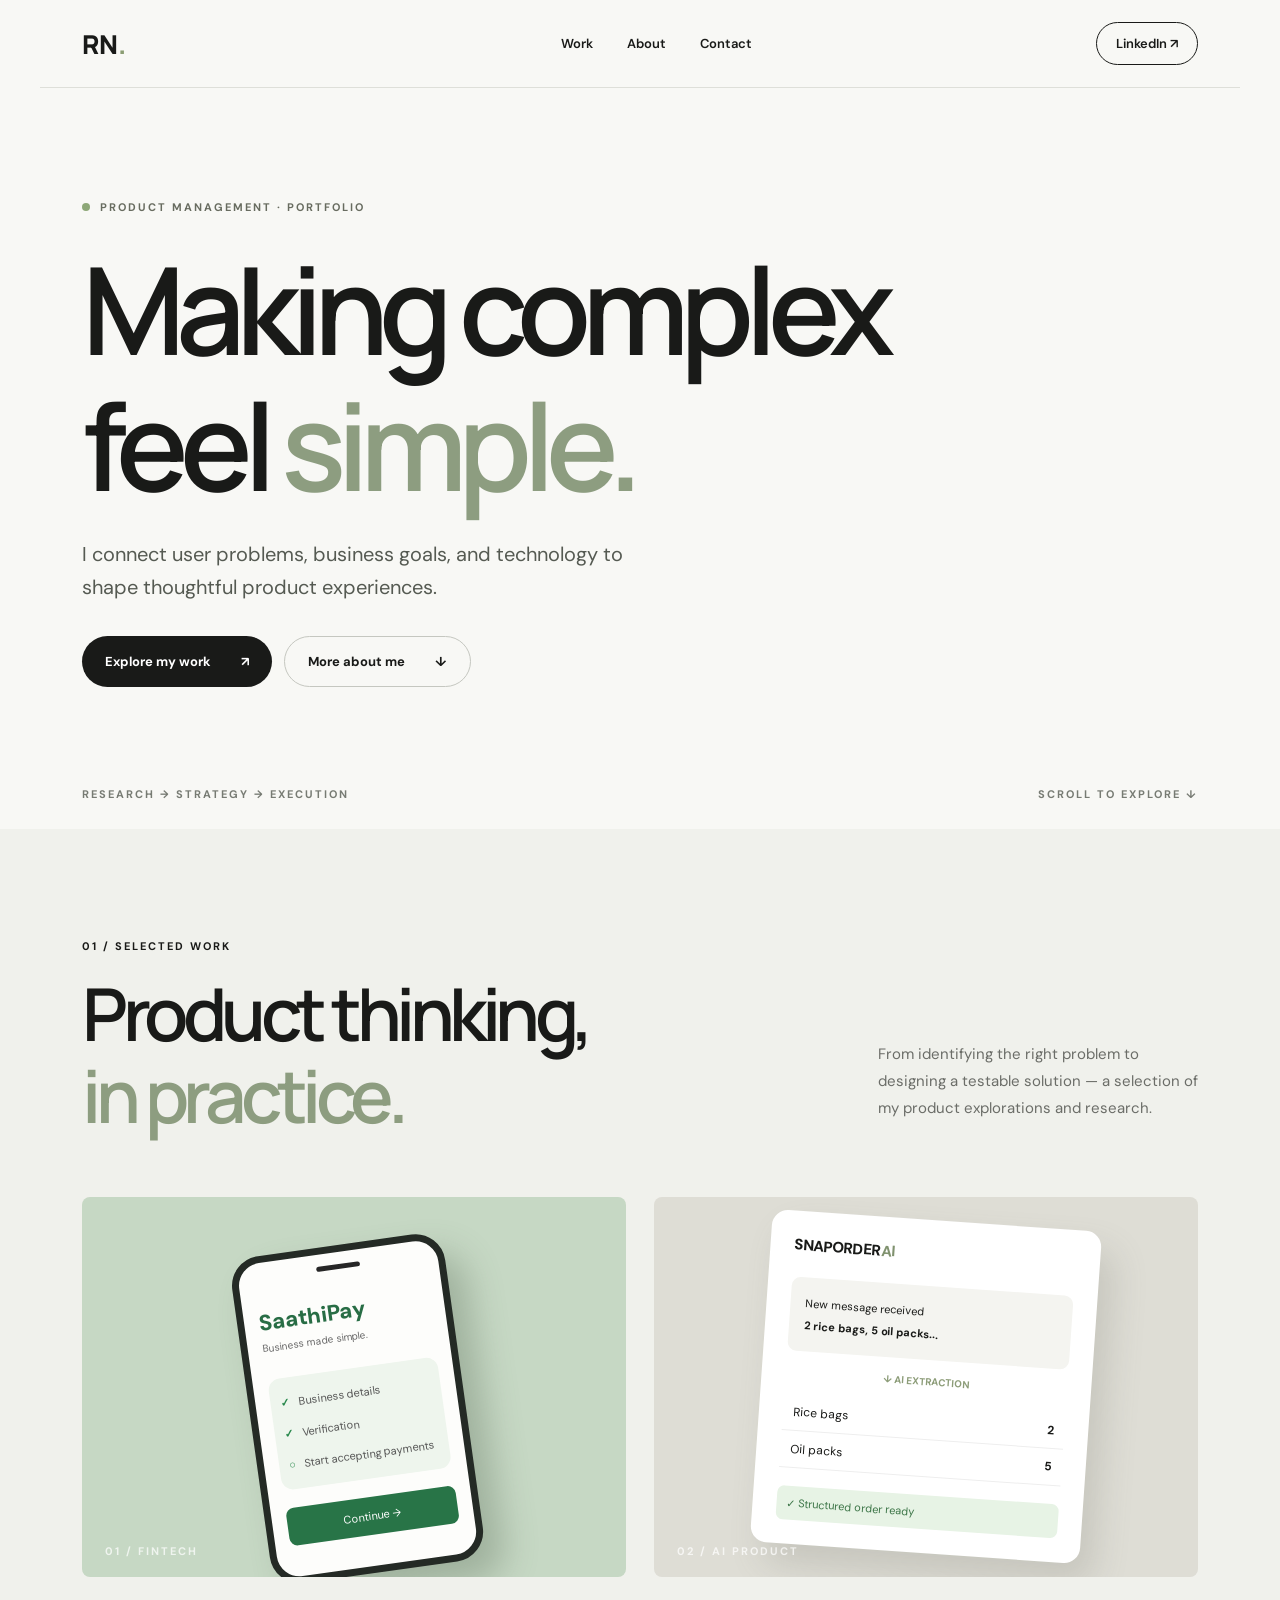
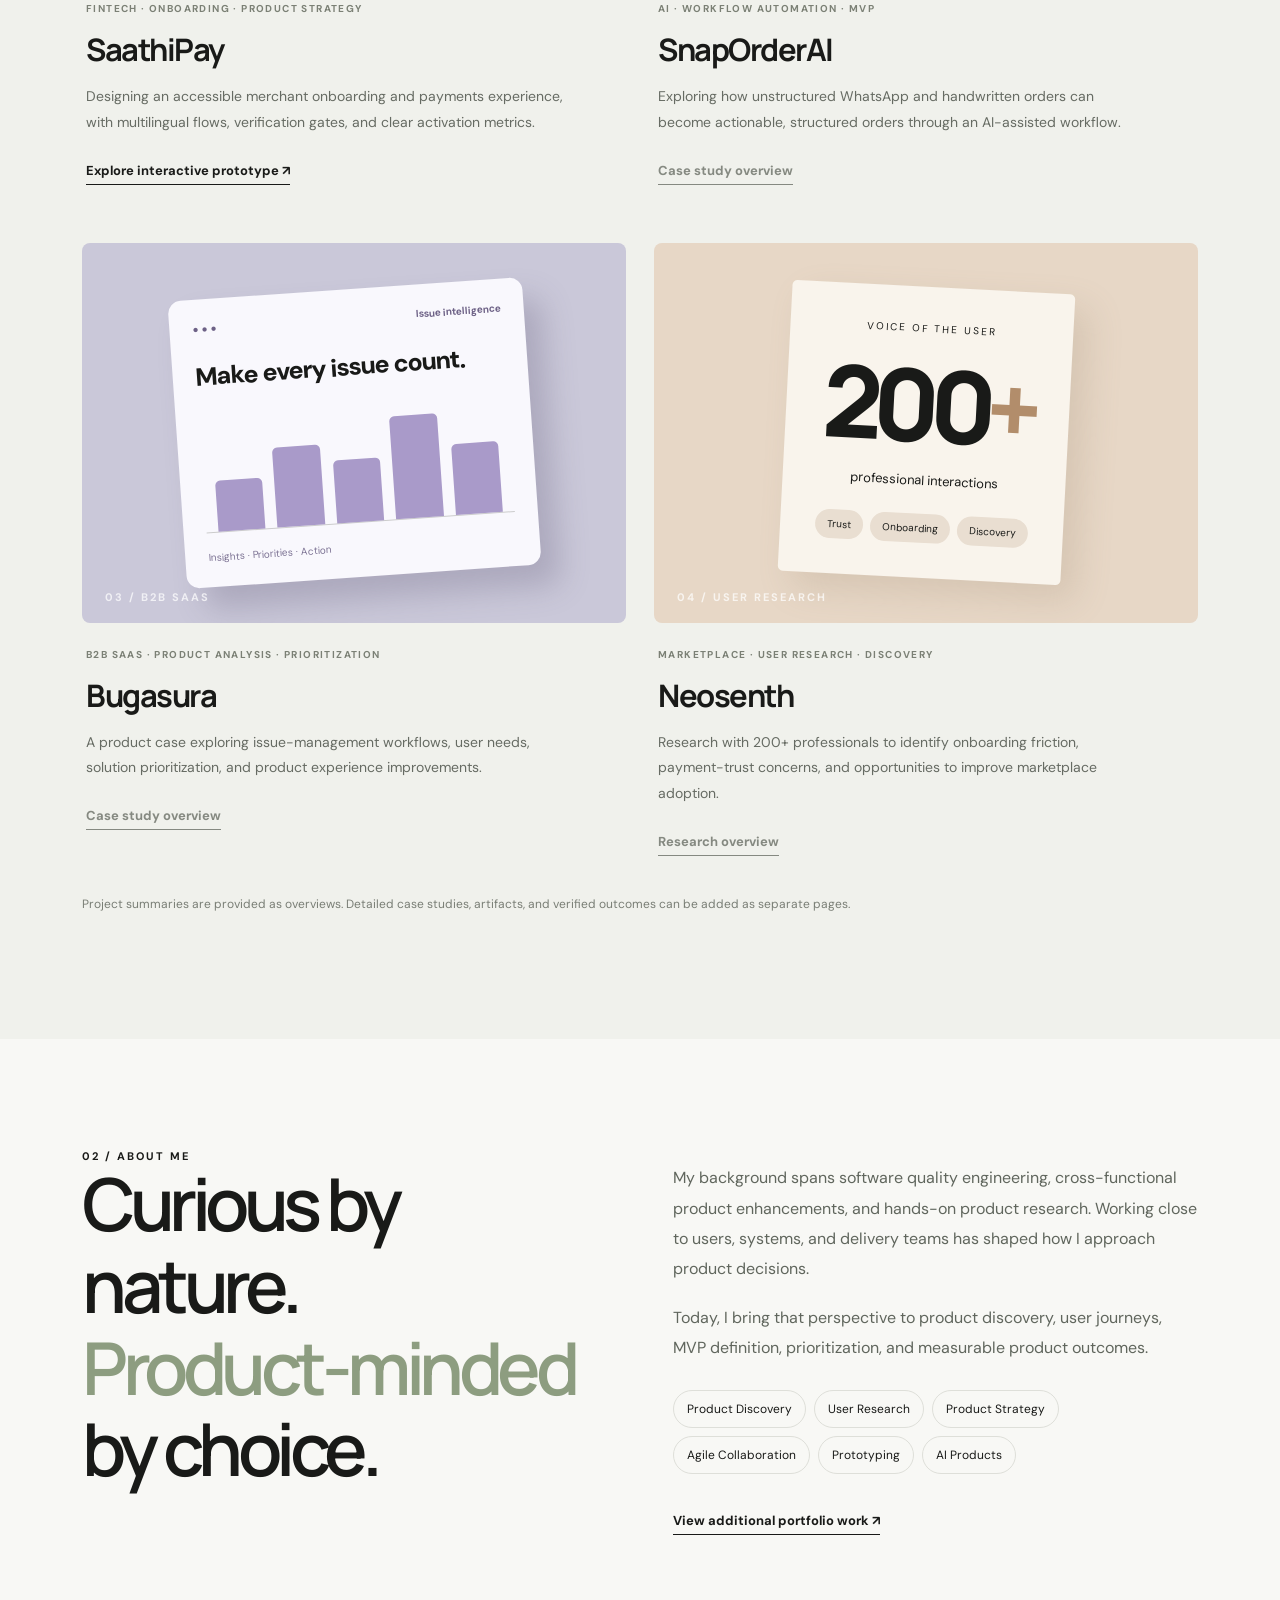
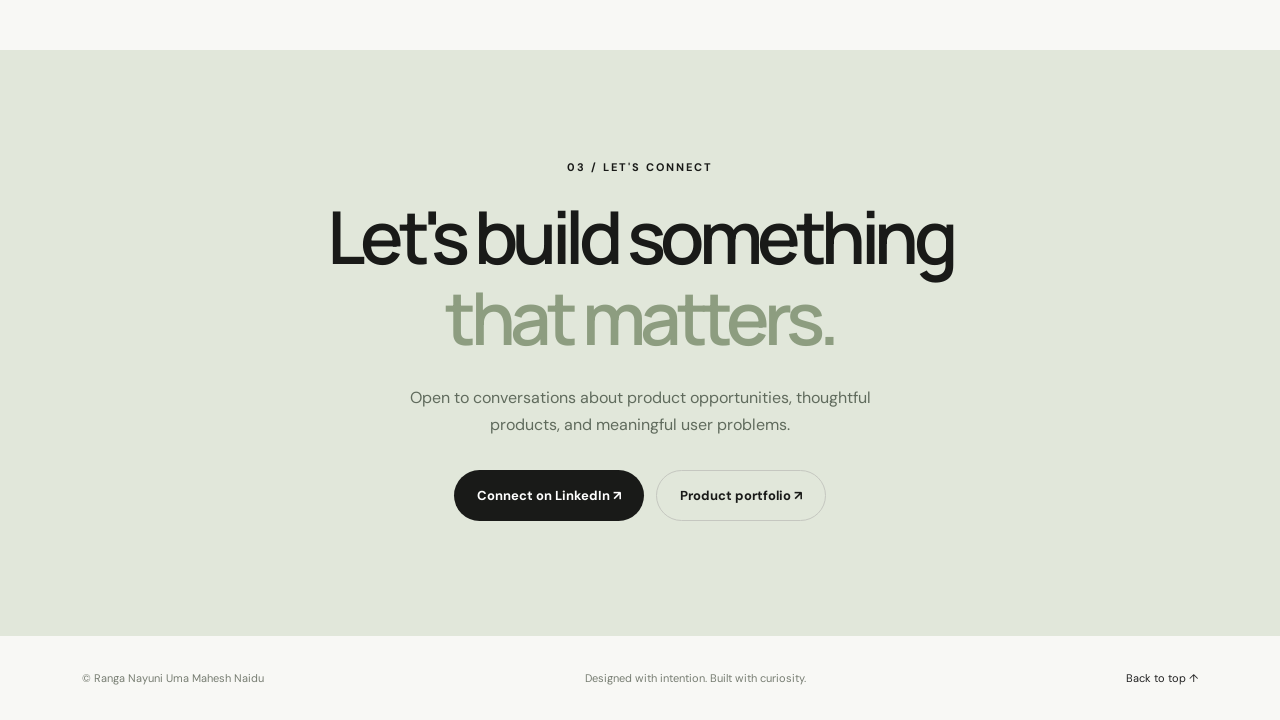
==== index.html @ f99adea3 "Add files via upload Initial portfolio website" ====
<!doctype html>
<html lang="en">
<head>
<meta charset="utf-8"><meta name="viewport" content="width=device-width, initial-scale=1"><meta name="theme-color" content="#f8f8f5">
<meta name="description" content="Ranga Nayuni Uma Mahesh Naidu — Product Management portfolio featuring fintech, AI, SaaS, and user research case studies.">
<title>Ranga Nayuni Uma Mahesh Naidu | Product Portfolio</title>
<link rel="stylesheet" href="styles.css">
</head>
<body>
<a class="skip" href="#main">Skip to content</a>
<header class="nav wrap"><a class="wordmark" href="#home">RN<span class="dot">.</span></a><nav aria-label="Main navigation"><a href="#work">Work</a><a href="#about">About</a><a href="#contact">Contact</a></nav><a class="nav-cta" href="https://www.linkedin.com/in/rnumaheshnaidu/" target="_blank" rel="noopener noreferrer">LinkedIn ↗</a></header>
<main id="main"><section class="hero wrap" id="home"><div class="eyebrow"><span class="status-dot"></span> PRODUCT MANAGEMENT · PORTFOLIO</div><h1>Making complex<br>feel <em>simple.</em></h1><p class="hero-copy">I connect user problems, business goals, and technology to shape thoughtful product experiences.</p><div class="hero-actions"><a class="btn btn-dark" href="#work">Explore my work <span>↗</span></a><a class="btn btn-light" href="#about">More about me <span>↓</span></a></div><div class="hero-foot"><span>RESEARCH → STRATEGY → EXECUTION</span><span>SCROLL TO EXPLORE ↓</span></div></section>
<section class="work section" id="work"><div class="wrap"><div class="section-heading"><div><div class="kicker">01 / SELECTED WORK</div><h2>Product thinking,<br><em>in practice.</em></h2></div><p>From identifying the right problem to designing a testable solution — a selection of my product explorations and research.</p></div><div class="projects">
<article class="project"><div class="project-art art-fintech"><div class="mock-phone"><div class="mock-speaker"></div><div class="mock-title">SaathiPay</div><div class="mock-sub">Business made simple.</div><div class="mock-panel"><span>✓</span> Business details<br><span>✓</span> Verification<br><span>○</span> Start accepting payments</div><div class="mock-button">Continue →</div></div><span class="art-index">01 / FINTECH</span></div><div class="project-info"><div class="project-meta">FINTECH · ONBOARDING · PRODUCT STRATEGY</div><h3>SaathiPay</h3><p>Designing an accessible merchant onboarding and payments experience, with multilingual flows, verification gates, and clear activation metrics.</p><a class="text-link" href="https://ornate-frangipane-6fc27a.netlify.app/" target="_blank" rel="noopener noreferrer">Explore interactive prototype ↗</a></div></article>
<article class="project"><div class="project-art art-ai"><div class="order-card"><div class="order-label">SNAPORDER<span>AI</span></div><div class="order-note">New message received<br><strong>2 rice bags, 5 oil packs...</strong></div><div class="order-arrow">↓ AI EXTRACTION</div><div class="order-row"><span>Rice bags</span><b>2</b></div><div class="order-row"><span>Oil packs</span><b>5</b></div><div class="order-success">✓ Structured order ready</div></div><span class="art-index">02 / AI PRODUCT</span></div><div class="project-info"><div class="project-meta">AI · WORKFLOW AUTOMATION · MVP</div><h3>SnapOrderAI</h3><p>Exploring how unstructured WhatsApp and handwritten orders can become actionable, structured orders through an AI-assisted workflow.</p><span class="text-link muted-link">Case study overview</span></div></article>
<article class="project"><div class="project-art art-saas"><div class="bug-panel"><div class="bug-top"><span>● ● ●</span><b>Issue intelligence</b></div><div class="bug-heading">Make every issue count.</div><div class="bug-chart"><div style="height:45%"></div><div style="height:70%"></div><div style="height:55%"></div><div style="height:90%"></div><div style="height:62%"></div></div><div class="bug-bottom">Insights · Priorities · Action</div></div><span class="art-index">03 / B2B SAAS</span></div><div class="project-info"><div class="project-meta">B2B SAAS · PRODUCT ANALYSIS · PRIORITIZATION</div><h3>Bugasura</h3><p>A product case exploring issue-management workflows, user needs, solution prioritization, and product experience improvements.</p><span class="text-link muted-link">Case study overview</span></div></article>
<article class="project"><div class="project-art art-research"><div class="research-board"><div class="research-top">VOICE OF THE USER</div><div class="research-big">200<span>+</span></div><div class="research-caption">professional interactions</div><div class="research-tags"><span>Trust</span><span>Onboarding</span><span>Discovery</span></div></div><span class="art-index">04 / USER RESEARCH</span></div><div class="project-info"><div class="project-meta">MARKETPLACE · USER RESEARCH · DISCOVERY</div><h3>Neosenth</h3><p>Research with 200+ professionals to identify onboarding friction, payment-trust concerns, and opportunities to improve marketplace adoption.</p><span class="text-link muted-link">Research overview</span></div></article>
</div><p class="project-note">Project summaries are provided as overviews. Detailed case studies, artifacts, and verified outcomes can be added as separate pages.</p></div></section>
<section class="about section wrap" id="about"><div class="kicker">02 / ABOUT ME</div><div class="about-grid"><h2>Curious by nature.<br><em>Product-minded</em><br>by choice.</h2><div><p>My background spans software quality engineering, cross-functional product enhancements, and hands-on product research. Working close to users, systems, and delivery teams has shaped how I approach product decisions.</p><p>Today, I bring that perspective to product discovery, user journeys, MVP definition, prioritization, and measurable product outcomes.</p><div class="skills"><span>Product Discovery</span><span>User Research</span><span>Product Strategy</span><span>Agile Collaboration</span><span>Prototyping</span><span>AI Products</span></div><a class="text-link" href="https://www.producttalent.com/ranga-nayuni-uma-mahesh-naidu/" target="_blank" rel="noopener noreferrer">View additional portfolio work ↗</a></div></div></section>
<section class="contact section" id="contact"><div class="wrap contact-inner"><div class="kicker">03 / LET'S CONNECT</div><h2>Let's build something<br><em>that matters.</em></h2><p>Open to conversations about product opportunities, thoughtful products, and meaningful user problems.</p><div class="contact-actions"><a class="btn btn-dark" href="https://www.linkedin.com/in/rnumaheshnaidu/" target="_blank" rel="noopener noreferrer">Connect on LinkedIn ↗</a><a class="btn btn-light" href="https://www.producttalent.com/ranga-nayuni-uma-mahesh-naidu/" target="_blank" rel="noopener noreferrer">Product portfolio ↗</a></div></div></section></main>
<footer class="wrap footer"><span>© <span id="year"></span> Ranga Nayuni Uma Mahesh Naidu</span><span>Designed with intention. Built with curiosity.</span><a href="#home">Back to top ↑</a></footer>
<script src="script.js"></script>
</body></html>
---- styles.css ----
@import url('https://fonts.googleapis.com/css2?family=DM+Sans:wght@400;500;600;700&family=Manrope:wght@400;500;600;700;800&display=swap');
:root{--bg:#f8f8f5;--ink:#191a18;--muted:#6b6d68;--line:#dedfd9;--accent:#c9d8b8}*{box-sizing:border-box}html{scroll-behavior:smooth}body{margin:0;background:var(--bg);color:var(--ink);font-family:'DM Sans',Arial,sans-serif;-webkit-font-smoothing:antialiased}a{color:inherit;text-decoration:none}.wrap{max-width:1200px;padding-left:42px;padding-right:42px;margin:auto}.skip{position:absolute;left:-9999px}.skip:focus{left:20px;top:10px;z-index:5;background:white;padding:12px}.nav{height:88px;display:flex;align-items:center;justify-content:space-between;border-bottom:1px solid var(--line)}.wordmark{font:800 26px Manrope,Arial}.dot{color:#8b9d73}.nav nav{display:flex;gap:34px;margin-left:90px}.nav nav a,.nav-cta{font-size:13px;font-weight:600}.nav a:hover,.text-link:hover{opacity:.55}.nav-cta{border:1px solid var(--ink);padding:12px 19px;border-radius:30px}.hero{min-height:690px;padding-top:112px;position:relative}.eyebrow,.kicker,.hero-foot,.project-meta,.art-index{font-size:11px;font-weight:700;letter-spacing:2px}.eyebrow{display:flex;align-items:center;gap:10px;color:#686c60}.status-dot{height:8px;width:8px;background:#8da777;border-radius:50%}.hero h1,h2{font-family:Manrope,Arial,sans-serif;font-weight:600;letter-spacing:-.075em;line-height:1.12}.hero h1{font-size:clamp(64px,9.5vw,128px);margin:26px 0}.hero h1 em,h2 em{font-style:normal;color:#8d9d80}.hero-copy{max-width:550px;font-size:20px;line-height:1.65;color:#555a52}.hero-actions,.contact-actions{display:flex;gap:12px;margin-top:32px;flex-wrap:wrap}.btn{padding:16px 23px;border-radius:40px;font-size:13px;font-weight:700;display:inline-flex;gap:30px;align-items:center;justify-content:space-between;transition:transform .2s}.btn:hover{transform:translateY(-3px)}.btn-dark{background:var(--ink);color:white}.btn-light{border:1px solid #c5c7c0}.hero-foot{display:flex;justify-content:space-between;color:#777b73;margin-top:100px;padding-bottom:28px}.section{padding-top:110px;padding-bottom:115px}.work{background:#f0f1ec}.section-heading{display:flex;justify-content:space-between;align-items:end;gap:40px;margin-bottom:60px}.section-heading h2,.about h2,.contact h2{font-size:clamp(46px,5.7vw,75px);margin:20px 0 0}.section-heading p{max-width:320px;color:var(--muted);line-height:1.8;font-size:15px}.projects{display:grid;grid-template-columns:1fr 1fr;gap:58px 28px}.project-art{height:380px;position:relative;overflow:hidden;border-radius:8px;display:flex;justify-content:center;align-items:center}.art-index{position:absolute;bottom:19px;left:23px;color:#ffffffb8}.art-fintech{background:#c6d8c4}.art-ai{background:#deddd5}.art-saas{background:#cac8d9}.art-research{background:#e7d7c6}.mock-phone{width:215px;height:330px;background:#fdfdfb;border:7px solid #242a25;border-radius:30px;padding:26px 15px 15px;box-shadow:18px 22px 35px #50644e55;transform:rotate(-8deg) translateY(22px)}.mock-speaker{height:5px;width:44px;background:#262626;border-radius:10px;margin:-14px auto 28px}.mock-title{font-weight:800;font-size:22px;color:#286d45}.mock-sub{font-size:10px;margin:5px 0 25px;color:#666}.mock-panel{font-size:11px;line-height:2.8;background:#eef5ed;border-radius:12px;padding:10px;color:#555}.mock-panel span{color:#26874a;font-weight:bold;margin-right:6px}.mock-button{margin-top:18px;background:#287447;color:white;text-align:center;padding:12px;border-radius:8px;font-size:11px}.order-card{width:76%;max-width:330px;background:#fff;border-radius:16px;padding:24px;box-shadow:14px 20px 35px #69675d33;transform:rotate(4deg)}.order-label{font-size:15px;font-weight:800;letter-spacing:-.6px}.order-label span{color:#80926f}.order-note{background:#f4f4f0;padding:15px;margin:22px 0 8px;font-size:11px;line-height:2;border-radius:9px}.order-arrow{text-align:center;color:#8c9c78;font-size:10px;font-weight:700;margin:15px}.order-row{display:flex;justify-content:space-between;padding:10px;border-bottom:1px solid #eee;font-size:12px}.order-success{margin-top:18px;background:#e7f3e5;color:#3c7547;padding:10px;border-radius:7px;font-size:11px}.bug-panel{width:80%;max-width:355px;background:#f9f8fd;padding:23px;border-radius:13px;transform:rotate(-4deg);box-shadow:18px 22px 30px #5b537044}.bug-top{display:flex;justify-content:space-between;font-size:10px;color:#6d6186}.bug-heading{font-size:25px;font-weight:800;letter-spacing:-1px;margin:25px 0}.bug-chart{height:115px;display:flex;align-items:end;gap:12px;padding:0 12px;border-bottom:1px solid #ccc}.bug-chart div{flex:1;background:#a99ac9;border-radius:5px 5px 0 0}.bug-bottom{font-size:10px;color:#7c7293;margin-top:18px}.research-board{text-align:center;transform:rotate(3deg);padding:35px;background:#f9f4ec;box-shadow:15px 15px 35px #927c6533;border-radius:5px}.research-top{font-size:10px;letter-spacing:2px}.research-big{font:800 100px Manrope;letter-spacing:-10px}.research-big span{color:#b28d6b}.research-caption{font-size:13px}.research-tags{display:flex;gap:7px;margin-top:25px}.research-tags span{font-size:10px;background:#e9ded1;padding:8px 12px;border-radius:20px}.project-info{padding:25px 4px 0}.project-meta{font-size:10px;color:#7b8075;letter-spacing:1.4px}.project h3{font:700 31px Manrope;letter-spacing:-1.5px;margin:13px 0}.project p{color:#666b63;font-size:14px;line-height:1.85;max-width:480px}.text-link{display:inline-block;font-weight:700;font-size:13px;margin-top:12px;border-bottom:1px solid currentColor;padding-bottom:5px}.muted-link{color:#858981;cursor:default}.project-note{font-size:12px;color:#797e75;margin-top:40px}.about-grid{display:grid;grid-template-columns:1fr 1fr;gap:65px}.about h2{margin-top:0}.about-grid>div p{font-size:16px;line-height:1.9;color:#60665d;margin:0 0 18px}.skills{display:flex;gap:8px;flex-wrap:wrap;margin:26px 0}.skills span{font-size:12px;padding:10px 13px;border:1px solid var(--line);border-radius:25px}.contact{background:#e1e7da;text-align:center}.contact h2{margin:22px auto}.contact p{font-size:16px;color:#606b5d;max-width:480px;margin:25px auto;line-height:1.7}.contact-actions{justify-content:center}.footer{display:flex;justify-content:space-between;gap:15px;padding-top:35px;padding-bottom:35px;font-size:11px;color:#777d72}.footer a{color:#222}@media(max-width:700px){.wrap{padding-left:22px;padding-right:22px}.nav{height:74px}.nav nav{gap:15px;margin:0}.nav-cta{display:none}.hero{min-height:650px;padding-top:115px}.hero h1{font-size:clamp(58px,12vw,88px)}.hero-copy{font-size:17px}.hero-foot{margin-top:95px;font-size:9px;gap:20px}.section{padding-top:75px;padding-bottom:80px}.section-heading{display:block}.section-heading p{margin-top:25px}.projects{grid-template-columns:1fr;gap:50px}.project-art{height:330px}.about-grid{grid-template-columns:1fr;gap:30px}.footer{flex-wrap:wrap;line-height:1.7}.section-heading h2,.about h2,.contact h2{font-size:48px}}@media(prefers-reduced-motion:reduce){html{scroll-behavior:auto}.btn{transition:none}}
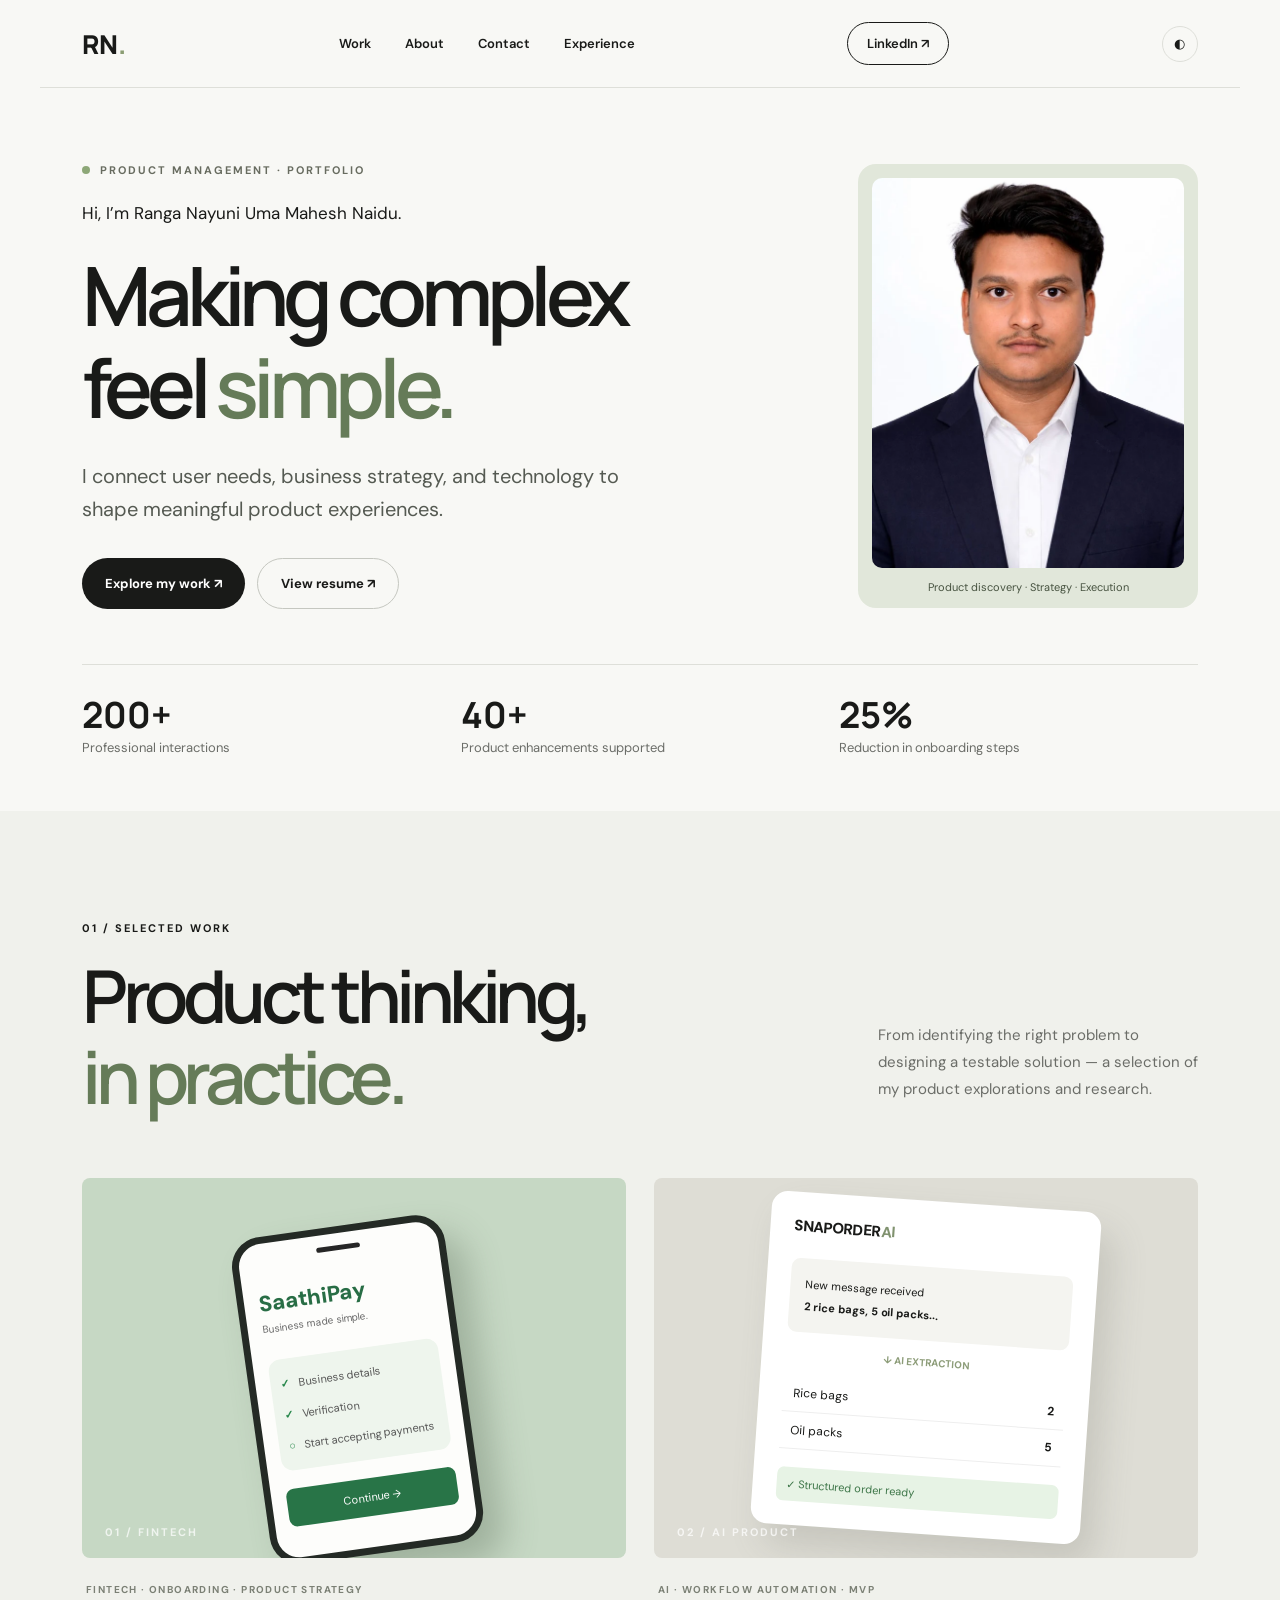
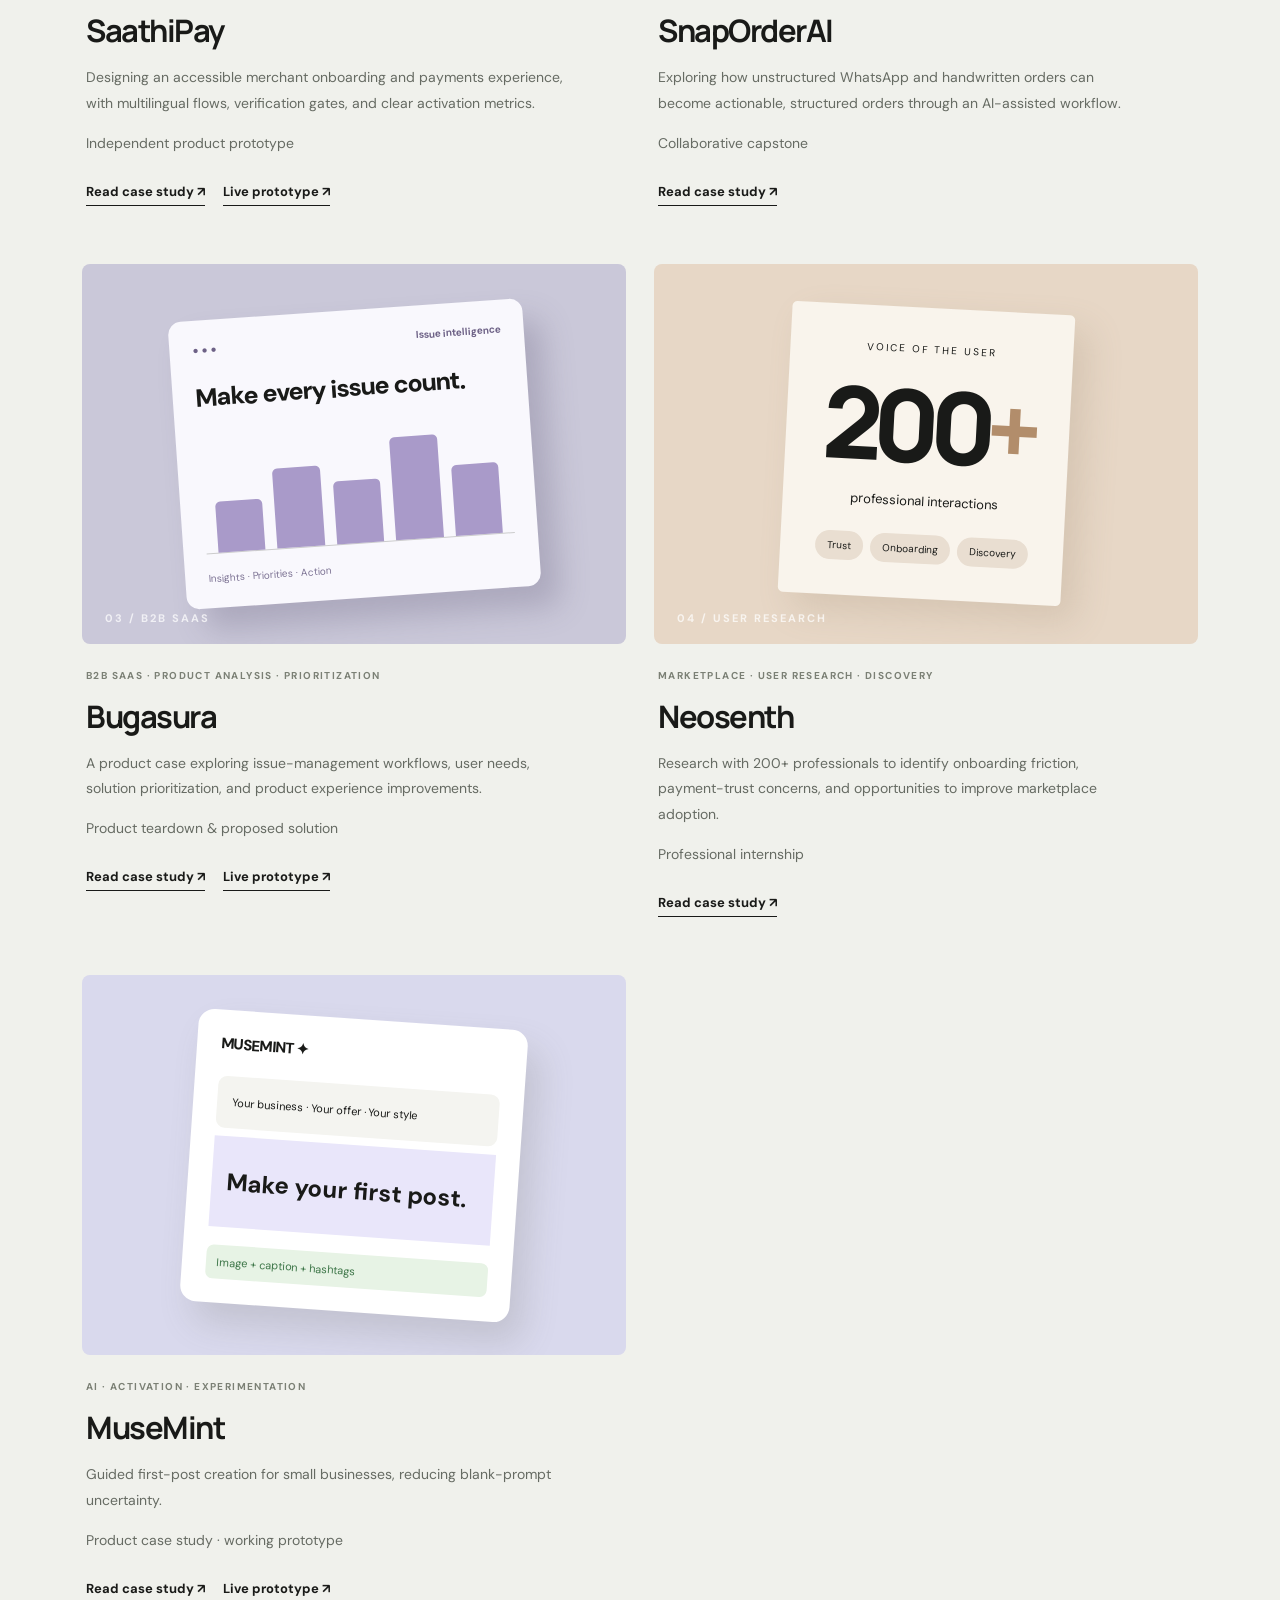
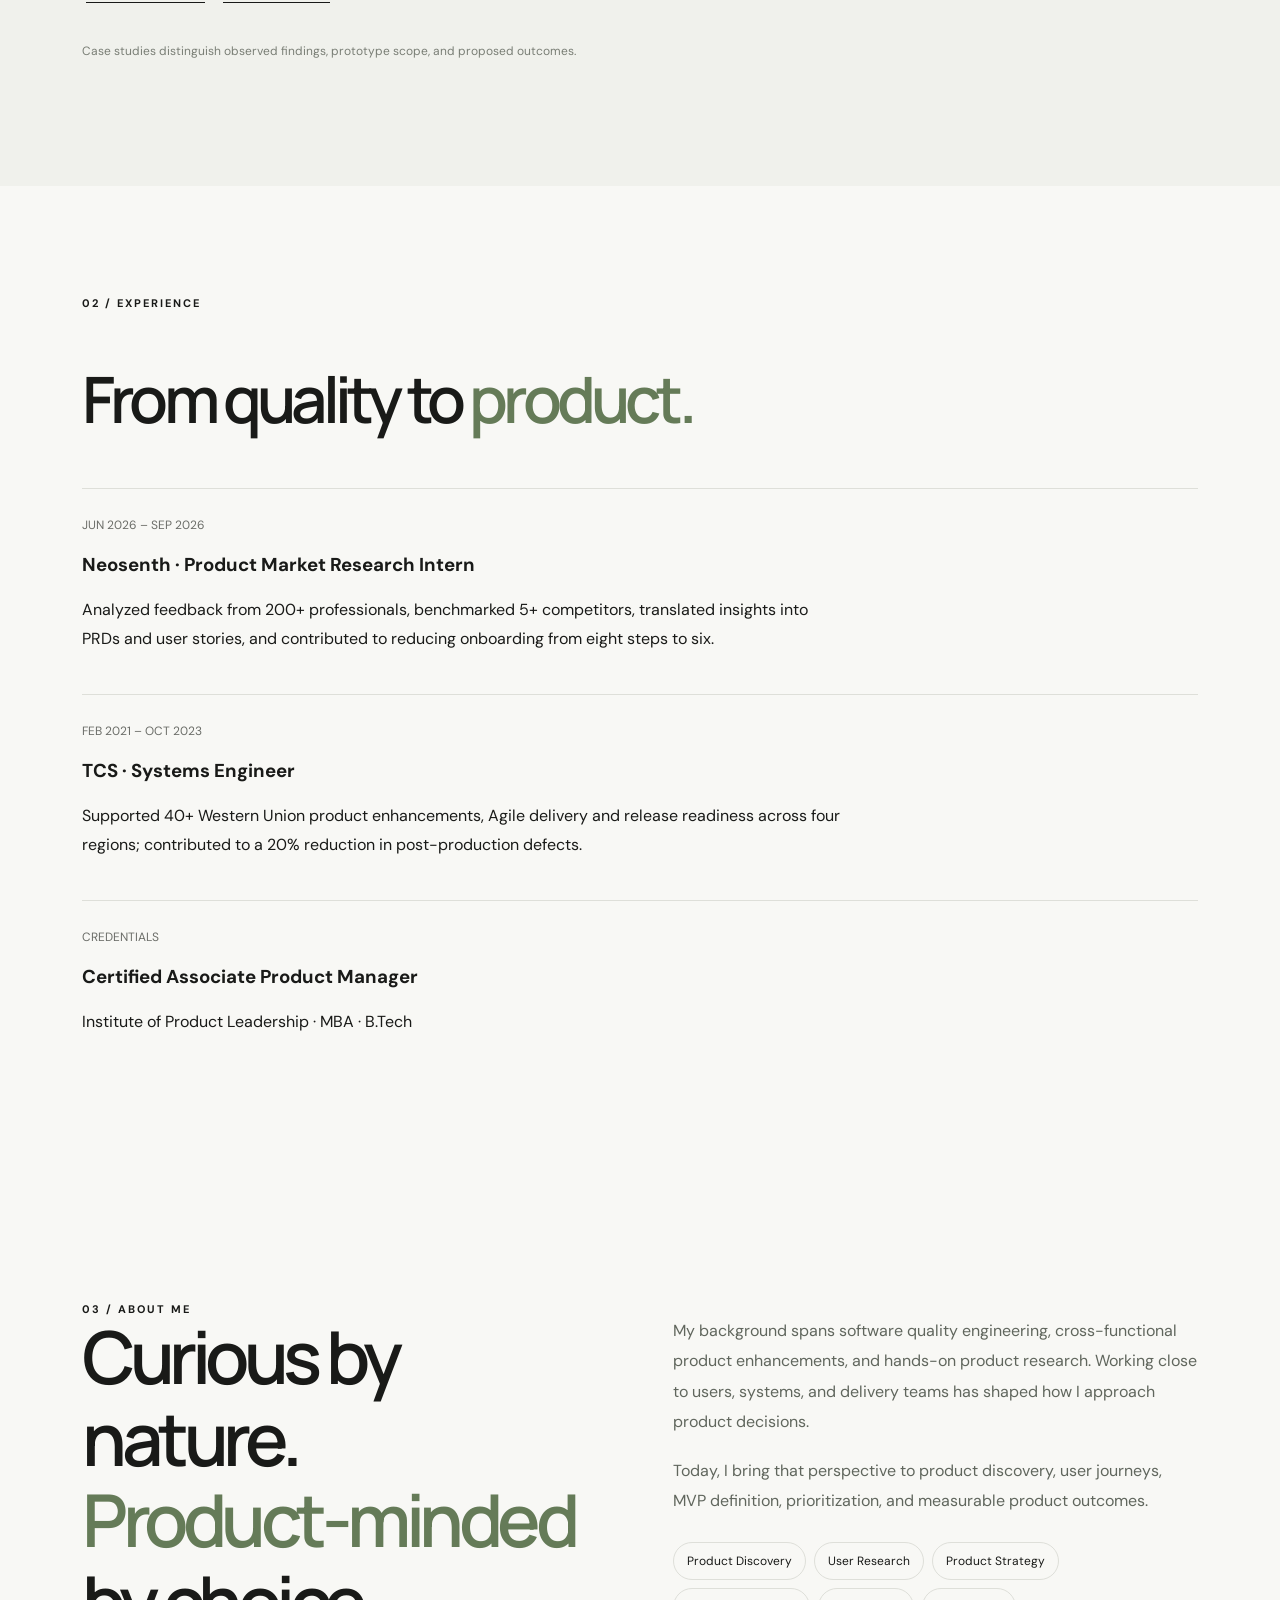
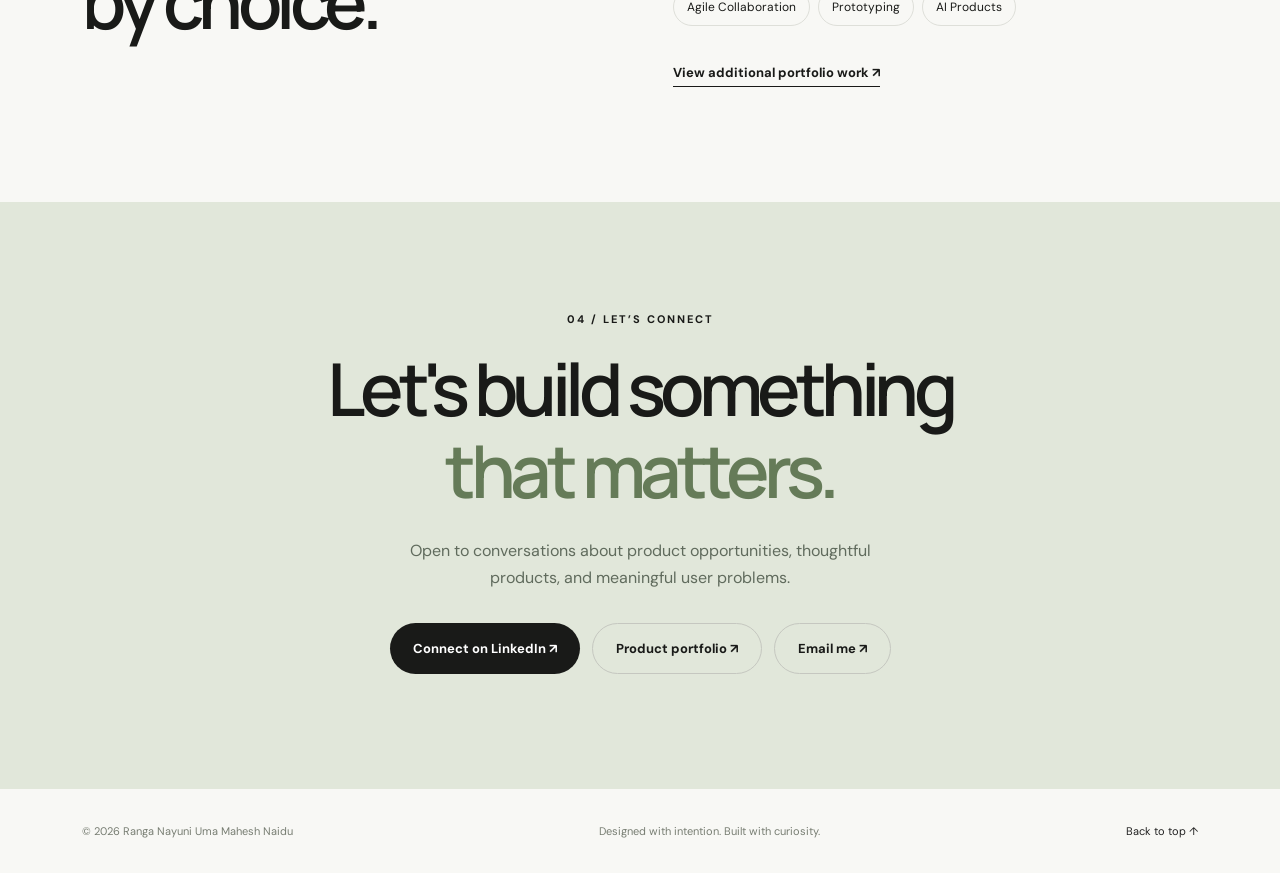
==== commit 79051845: "Add files via upload" ====
--- a/index.html
+++ b/index.html
@@ -1,23 +1,24 @@
-<!doctype html>
+<!DOCTYPE html>
+
 <html lang="en">
 <head>
-<meta charset="utf-8"><meta name="viewport" content="width=device-width, initial-scale=1"><meta name="theme-color" content="#f8f8f5">
-<meta name="description" content="Ranga Nayuni Uma Mahesh Naidu — Product Management portfolio featuring fintech, AI, SaaS, and user research case studies.">
+<meta charset="utf-8"/><meta content="width=device-width, initial-scale=1" name="viewport"/><meta content="#f8f8f5" name="theme-color"/>
+<meta content="Ranga Nayuni Uma Mahesh Naidu — Product Management portfolio featuring fintech, AI, SaaS, and user research case studies." name="description"/>
 <title>Ranga Nayuni Uma Mahesh Naidu | Product Portfolio</title>
-<link rel="stylesheet" href="styles.css">
+<link href="styles.css" rel="stylesheet"/>
 </head>
 <body>
 <a class="skip" href="#main">Skip to content</a>
-<header class="nav wrap"><a class="wordmark" href="#home">RN<span class="dot">.</span></a><nav aria-label="Main navigation"><a href="#work">Work</a><a href="#about">About</a><a href="#contact">Contact</a></nav><a class="nav-cta" href="https://www.linkedin.com/in/rnumaheshnaidu/" target="_blank" rel="noopener noreferrer">LinkedIn ↗</a></header>
-<main id="main"><section class="hero wrap" id="home"><div class="eyebrow"><span class="status-dot"></span> PRODUCT MANAGEMENT · PORTFOLIO</div><h1>Making complex<br>feel <em>simple.</em></h1><p class="hero-copy">I connect user problems, business goals, and technology to shape thoughtful product experiences.</p><div class="hero-actions"><a class="btn btn-dark" href="#work">Explore my work <span>↗</span></a><a class="btn btn-light" href="#about">More about me <span>↓</span></a></div><div class="hero-foot"><span>RESEARCH → STRATEGY → EXECUTION</span><span>SCROLL TO EXPLORE ↓</span></div></section>
-<section class="work section" id="work"><div class="wrap"><div class="section-heading"><div><div class="kicker">01 / SELECTED WORK</div><h2>Product thinking,<br><em>in practice.</em></h2></div><p>From identifying the right problem to designing a testable solution — a selection of my product explorations and research.</p></div><div class="projects">
-<article class="project"><div class="project-art art-fintech"><div class="mock-phone"><div class="mock-speaker"></div><div class="mock-title">SaathiPay</div><div class="mock-sub">Business made simple.</div><div class="mock-panel"><span>✓</span> Business details<br><span>✓</span> Verification<br><span>○</span> Start accepting payments</div><div class="mock-button">Continue →</div></div><span class="art-index">01 / FINTECH</span></div><div class="project-info"><div class="project-meta">FINTECH · ONBOARDING · PRODUCT STRATEGY</div><h3>SaathiPay</h3><p>Designing an accessible merchant onboarding and payments experience, with multilingual flows, verification gates, and clear activation metrics.</p><a class="text-link" href="https://ornate-frangipane-6fc27a.netlify.app/" target="_blank" rel="noopener noreferrer">Explore interactive prototype ↗</a></div></article>
-<article class="project"><div class="project-art art-ai"><div class="order-card"><div class="order-label">SNAPORDER<span>AI</span></div><div class="order-note">New message received<br><strong>2 rice bags, 5 oil packs...</strong></div><div class="order-arrow">↓ AI EXTRACTION</div><div class="order-row"><span>Rice bags</span><b>2</b></div><div class="order-row"><span>Oil packs</span><b>5</b></div><div class="order-success">✓ Structured order ready</div></div><span class="art-index">02 / AI PRODUCT</span></div><div class="project-info"><div class="project-meta">AI · WORKFLOW AUTOMATION · MVP</div><h3>SnapOrderAI</h3><p>Exploring how unstructured WhatsApp and handwritten orders can become actionable, structured orders through an AI-assisted workflow.</p><span class="text-link muted-link">Case study overview</span></div></article>
-<article class="project"><div class="project-art art-saas"><div class="bug-panel"><div class="bug-top"><span>● ● ●</span><b>Issue intelligence</b></div><div class="bug-heading">Make every issue count.</div><div class="bug-chart"><div style="height:45%"></div><div style="height:70%"></div><div style="height:55%"></div><div style="height:90%"></div><div style="height:62%"></div></div><div class="bug-bottom">Insights · Priorities · Action</div></div><span class="art-index">03 / B2B SAAS</span></div><div class="project-info"><div class="project-meta">B2B SAAS · PRODUCT ANALYSIS · PRIORITIZATION</div><h3>Bugasura</h3><p>A product case exploring issue-management workflows, user needs, solution prioritization, and product experience improvements.</p><span class="text-link muted-link">Case study overview</span></div></article>
-<article class="project"><div class="project-art art-research"><div class="research-board"><div class="research-top">VOICE OF THE USER</div><div class="research-big">200<span>+</span></div><div class="research-caption">professional interactions</div><div class="research-tags"><span>Trust</span><span>Onboarding</span><span>Discovery</span></div></div><span class="art-index">04 / USER RESEARCH</span></div><div class="project-info"><div class="project-meta">MARKETPLACE · USER RESEARCH · DISCOVERY</div><h3>Neosenth</h3><p>Research with 200+ professionals to identify onboarding friction, payment-trust concerns, and opportunities to improve marketplace adoption.</p><span class="text-link muted-link">Research overview</span></div></article>
-</div><p class="project-note">Project summaries are provided as overviews. Detailed case studies, artifacts, and verified outcomes can be added as separate pages.</p></div></section>
-<section class="about section wrap" id="about"><div class="kicker">02 / ABOUT ME</div><div class="about-grid"><h2>Curious by nature.<br><em>Product-minded</em><br>by choice.</h2><div><p>My background spans software quality engineering, cross-functional product enhancements, and hands-on product research. Working close to users, systems, and delivery teams has shaped how I approach product decisions.</p><p>Today, I bring that perspective to product discovery, user journeys, MVP definition, prioritization, and measurable product outcomes.</p><div class="skills"><span>Product Discovery</span><span>User Research</span><span>Product Strategy</span><span>Agile Collaboration</span><span>Prototyping</span><span>AI Products</span></div><a class="text-link" href="https://www.producttalent.com/ranga-nayuni-uma-mahesh-naidu/" target="_blank" rel="noopener noreferrer">View additional portfolio work ↗</a></div></div></section>
-<section class="contact section" id="contact"><div class="wrap contact-inner"><div class="kicker">03 / LET'S CONNECT</div><h2>Let's build something<br><em>that matters.</em></h2><p>Open to conversations about product opportunities, thoughtful products, and meaningful user problems.</p><div class="contact-actions"><a class="btn btn-dark" href="https://www.linkedin.com/in/rnumaheshnaidu/" target="_blank" rel="noopener noreferrer">Connect on LinkedIn ↗</a><a class="btn btn-light" href="https://www.producttalent.com/ranga-nayuni-uma-mahesh-naidu/" target="_blank" rel="noopener noreferrer">Product portfolio ↗</a></div></div></section></main>
+<header class="nav wrap"><a class="wordmark" href="#home">RN<span class="dot">.</span></a><nav aria-label="Main navigation"><a href="#work">Work</a><a href="#about">About</a><a href="#contact">Contact</a><a href="#experience">Experience</a></nav><a class="nav-cta" href="https://www.linkedin.com/in/rnumaheshnaidu/" rel="noopener noreferrer" target="_blank">LinkedIn ↗</a><button aria-label="Toggle dark mode" id="theme">◐</button></header>
+<main id="main"><section class="hero wrap" id="home"><div class="hero-grid"><div><div class="eyebrow"><span class="status-dot"></span> PRODUCT MANAGEMENT · PORTFOLIO</div><p class="intro">Hi, I’m Ranga Nayuni Uma Mahesh Naidu.</p><h1>Making complex<br/>feel <em>simple.</em></h1><p class="hero-copy">I connect user needs, business strategy, and technology to shape meaningful product experiences.</p><div class="hero-actions"><a class="btn btn-dark" href="#work">Explore my work ↗</a><a class="btn btn-light" href="resume.pdf" rel="noopener" target="_blank">View resume ↗</a></div></div><figure class="portrait"><img alt="Professional portrait of Ranga Nayuni Uma Mahesh Naidu" height="960" src="portrait.webp" width="640"/><figcaption>Product discovery · Strategy · Execution</figcaption></figure></div><div class="metrics"><div><strong>200+</strong>Professional interactions</div><div><strong>40+</strong>Product enhancements supported</div><div><strong>25%</strong>Reduction in onboarding steps</div></div></section>
+<section class="work section" id="work"><div class="wrap"><div class="section-heading"><div><div class="kicker">01 / SELECTED WORK</div><h2>Product thinking,<br/><em>in practice.</em></h2></div><p>From identifying the right problem to designing a testable solution — a selection of my product explorations and research.</p></div><div class="projects">
+<article class="project"><div class="project-art art-fintech"><div class="mock-phone"><div class="mock-speaker"></div><div class="mock-title">SaathiPay</div><div class="mock-sub">Business made simple.</div><div class="mock-panel"><span>✓</span> Business details<br/><span>✓</span> Verification<br/><span>○</span> Start accepting payments</div><div class="mock-button">Continue →</div></div><span class="art-index">01 / FINTECH</span></div><div class="project-info"><div class="project-meta">FINTECH · ONBOARDING · PRODUCT STRATEGY</div><h3>SaathiPay</h3><p>Designing an accessible merchant onboarding and payments experience, with multilingual flows, verification gates, and clear activation metrics.</p><p class="kind">Independent product prototype</p><a class="text-link" href="saathipay.html">Read case study ↗</a> <a class="text-link secondary" href="https://rococo-babka-a88457.netlify.app" rel="noopener" target="_blank">Live prototype ↗</a></div></article>
+<article class="project"><div class="project-art art-ai"><div class="order-card"><div class="order-label">SNAPORDER<span>AI</span></div><div class="order-note">New message received<br/><strong>2 rice bags, 5 oil packs...</strong></div><div class="order-arrow">↓ AI EXTRACTION</div><div class="order-row"><span>Rice bags</span><b>2</b></div><div class="order-row"><span>Oil packs</span><b>5</b></div><div class="order-success">✓ Structured order ready</div></div><span class="art-index">02 / AI PRODUCT</span></div><div class="project-info"><div class="project-meta">AI · WORKFLOW AUTOMATION · MVP</div><h3>SnapOrderAI</h3><p>Exploring how unstructured WhatsApp and handwritten orders can become actionable, structured orders through an AI-assisted workflow.</p><p class="kind">Collaborative capstone</p><a class="text-link" href="snaporder.html">Read case study ↗</a></div></article>
+<article class="project"><div class="project-art art-saas"><div class="bug-panel"><div class="bug-top"><span>● ● ●</span><b>Issue intelligence</b></div><div class="bug-heading">Make every issue count.</div><div class="bug-chart"><div style="height:45%"></div><div style="height:70%"></div><div style="height:55%"></div><div style="height:90%"></div><div style="height:62%"></div></div><div class="bug-bottom">Insights · Priorities · Action</div></div><span class="art-index">03 / B2B SAAS</span></div><div class="project-info"><div class="project-meta">B2B SAAS · PRODUCT ANALYSIS · PRIORITIZATION</div><h3>Bugasura</h3><p>A product case exploring issue-management workflows, user needs, solution prioritization, and product experience improvements.</p><p class="kind">Product teardown &amp; proposed solution</p><a class="text-link" href="bugasura.html">Read case study ↗</a> <a class="text-link secondary" href="https://benevolent-crisp-55d506.netlify.app" rel="noopener" target="_blank">Live prototype ↗</a></div></article>
+<article class="project"><div class="project-art art-research"><div class="research-board"><div class="research-top">VOICE OF THE USER</div><div class="research-big">200<span>+</span></div><div class="research-caption">professional interactions</div><div class="research-tags"><span>Trust</span><span>Onboarding</span><span>Discovery</span></div></div><span class="art-index">04 / USER RESEARCH</span></div><div class="project-info"><div class="project-meta">MARKETPLACE · USER RESEARCH · DISCOVERY</div><h3>Neosenth</h3><p>Research with 200+ professionals to identify onboarding friction, payment-trust concerns, and opportunities to improve marketplace adoption.</p><p class="kind">Professional internship</p><a class="text-link" href="neosenth.html">Read case study ↗</a></div></article>
+<article class="project"><div class="project-art art-muse"><div class="order-card"><div class="order-label">MUSEMINT ✦</div><div class="order-note">Your business · Your offer · Your style</div><div class="creative">Make your first post.</div><div class="order-success">Image + caption + hashtags</div></div></div><div class="project-info"><div class="project-meta">AI · ACTIVATION · EXPERIMENTATION</div><h3>MuseMint</h3><p>Guided first-post creation for small businesses, reducing blank-prompt uncertainty.</p><p class="kind">Product case study · working prototype</p><a class="text-link" href="musemint.html">Read case study ↗</a> <a class="text-link secondary" href="https://magical-semifreddo-fa0683.netlify.app" rel="noopener" target="_blank">Live prototype ↗</a></div></article></div><p class="project-note">Case studies distinguish observed findings, prototype scope, and proposed outcomes.</p></div></section>
+<section class="section wrap" id="experience"><div class="kicker">02 / EXPERIENCE</div><h2 class="section-title">From quality to <em>product.</em></h2><div class="timeline"><article><span>JUN 2026 – SEP 2026</span><h3>Neosenth · Product Market Research Intern</h3><p>Analyzed feedback from 200+ professionals, benchmarked 5+ competitors, translated insights into PRDs and user stories, and contributed to reducing onboarding from eight steps to six.</p></article><article><span>FEB 2021 – OCT 2023</span><h3>TCS · Systems Engineer</h3><p>Supported 40+ Western Union product enhancements, Agile delivery and release readiness across four regions; contributed to a 20% reduction in post-production defects.</p></article><article><span>CREDENTIALS</span><h3>Certified Associate Product Manager</h3><p>Institute of Product Leadership · MBA · B.Tech</p></article></div></section><section class="about section wrap" id="about"><div class="kicker">03 / ABOUT ME</div><div class="about-grid"><h2>Curious by nature.<br/><em>Product-minded</em><br/>by choice.</h2><div><p>My background spans software quality engineering, cross-functional product enhancements, and hands-on product research. Working close to users, systems, and delivery teams has shaped how I approach product decisions.</p><p>Today, I bring that perspective to product discovery, user journeys, MVP definition, prioritization, and measurable product outcomes.</p><div class="skills"><span>Product Discovery</span><span>User Research</span><span>Product Strategy</span><span>Agile Collaboration</span><span>Prototyping</span><span>AI Products</span></div><a class="text-link" href="https://www.producttalent.com/ranga-nayuni-uma-mahesh-naidu/" rel="noopener noreferrer" target="_blank">View additional portfolio work ↗</a></div></div></section>
+<section class="contact section" id="contact"><div class="wrap contact-inner"><div class="kicker">04 / LET’S CONNECT</div><h2>Let's build something<br/><em>that matters.</em></h2><p>Open to conversations about product opportunities, thoughtful products, and meaningful user problems.</p><div class="contact-actions"><a class="btn btn-dark" href="https://www.linkedin.com/in/rnumaheshnaidu/" rel="noopener noreferrer" target="_blank">Connect on LinkedIn ↗</a><a class="btn btn-light" href="https://www.producttalent.com/ranga-nayuni-uma-mahesh-naidu/" rel="noopener noreferrer" target="_blank">Product portfolio ↗</a><a class="btn btn-light" href="mailto:umamaheshnaidu1@gmail.com">Email me ↗</a></div></div></section></main>
 <footer class="wrap footer"><span>© <span id="year"></span> Ranga Nayuni Uma Mahesh Naidu</span><span>Designed with intention. Built with curiosity.</span><a href="#home">Back to top ↑</a></footer>
 <script src="script.js"></script>
 </body></html>
--- a/styles.css
+++ b/styles.css
@@ -1,2 +1,3 @@
 @import url('https://fonts.googleapis.com/css2?family=DM+Sans:wght@400;500;600;700&family=Manrope:wght@400;500;600;700;800&display=swap');
 :root{--bg:#f8f8f5;--ink:#191a18;--muted:#6b6d68;--line:#dedfd9;--accent:#c9d8b8}*{box-sizing:border-box}html{scroll-behavior:smooth}body{margin:0;background:var(--bg);color:var(--ink);font-family:'DM Sans',Arial,sans-serif;-webkit-font-smoothing:antialiased}a{color:inherit;text-decoration:none}.wrap{max-width:1200px;padding-left:42px;padding-right:42px;margin:auto}.skip{position:absolute;left:-9999px}.skip:focus{left:20px;top:10px;z-index:5;background:white;padding:12px}.nav{height:88px;display:flex;align-items:center;justify-content:space-between;border-bottom:1px solid var(--line)}.wordmark{font:800 26px Manrope,Arial}.dot{color:#8b9d73}.nav nav{display:flex;gap:34px;margin-left:90px}.nav nav a,.nav-cta{font-size:13px;font-weight:600}.nav a:hover,.text-link:hover{opacity:.55}.nav-cta{border:1px solid var(--ink);padding:12px 19px;border-radius:30px}.hero{min-height:690px;padding-top:112px;position:relative}.eyebrow,.kicker,.hero-foot,.project-meta,.art-index{font-size:11px;font-weight:700;letter-spacing:2px}.eyebrow{display:flex;align-items:center;gap:10px;color:#686c60}.status-dot{height:8px;width:8px;background:#8da777;border-radius:50%}.hero h1,h2{font-family:Manrope,Arial,sans-serif;font-weight:600;letter-spacing:-.075em;line-height:1.12}.hero h1{font-size:clamp(64px,9.5vw,128px);margin:26px 0}.hero h1 em,h2 em{font-style:normal;color:#8d9d80}.hero-copy{max-width:550px;font-size:20px;line-height:1.65;color:#555a52}.hero-actions,.contact-actions{display:flex;gap:12px;margin-top:32px;flex-wrap:wrap}.btn{padding:16px 23px;border-radius:40px;font-size:13px;font-weight:700;display:inline-flex;gap:30px;align-items:center;justify-content:space-between;transition:transform .2s}.btn:hover{transform:translateY(-3px)}.btn-dark{background:var(--ink);color:white}.btn-light{border:1px solid #c5c7c0}.hero-foot{display:flex;justify-content:space-between;color:#777b73;margin-top:100px;padding-bottom:28px}.section{padding-top:110px;padding-bottom:115px}.work{background:#f0f1ec}.section-heading{display:flex;justify-content:space-between;align-items:end;gap:40px;margin-bottom:60px}.section-heading h2,.about h2,.contact h2{font-size:clamp(46px,5.7vw,75px);margin:20px 0 0}.section-heading p{max-width:320px;color:var(--muted);line-height:1.8;font-size:15px}.projects{display:grid;grid-template-columns:1fr 1fr;gap:58px 28px}.project-art{height:380px;position:relative;overflow:hidden;border-radius:8px;display:flex;justify-content:center;align-items:center}.art-index{position:absolute;bottom:19px;left:23px;color:#ffffffb8}.art-fintech{background:#c6d8c4}.art-ai{background:#deddd5}.art-saas{background:#cac8d9}.art-research{background:#e7d7c6}.mock-phone{width:215px;height:330px;background:#fdfdfb;border:7px solid #242a25;border-radius:30px;padding:26px 15px 15px;box-shadow:18px 22px 35px #50644e55;transform:rotate(-8deg) translateY(22px)}.mock-speaker{height:5px;width:44px;background:#262626;border-radius:10px;margin:-14px auto 28px}.mock-title{font-weight:800;font-size:22px;color:#286d45}.mock-sub{font-size:10px;margin:5px 0 25px;color:#666}.mock-panel{font-size:11px;line-height:2.8;background:#eef5ed;border-radius:12px;padding:10px;color:#555}.mock-panel span{color:#26874a;font-weight:bold;margin-right:6px}.mock-button{margin-top:18px;background:#287447;color:white;text-align:center;padding:12px;border-radius:8px;font-size:11px}.order-card{width:76%;max-width:330px;background:#fff;border-radius:16px;padding:24px;box-shadow:14px 20px 35px #69675d33;transform:rotate(4deg)}.order-label{font-size:15px;font-weight:800;letter-spacing:-.6px}.order-label span{color:#80926f}.order-note{background:#f4f4f0;padding:15px;margin:22px 0 8px;font-size:11px;line-height:2;border-radius:9px}.order-arrow{text-align:center;color:#8c9c78;font-size:10px;font-weight:700;margin:15px}.order-row{display:flex;justify-content:space-between;padding:10px;border-bottom:1px solid #eee;font-size:12px}.order-success{margin-top:18px;background:#e7f3e5;color:#3c7547;padding:10px;border-radius:7px;font-size:11px}.bug-panel{width:80%;max-width:355px;background:#f9f8fd;padding:23px;border-radius:13px;transform:rotate(-4deg);box-shadow:18px 22px 30px #5b537044}.bug-top{display:flex;justify-content:space-between;font-size:10px;color:#6d6186}.bug-heading{font-size:25px;font-weight:800;letter-spacing:-1px;margin:25px 0}.bug-chart{height:115px;display:flex;align-items:end;gap:12px;padding:0 12px;border-bottom:1px solid #ccc}.bug-chart div{flex:1;background:#a99ac9;border-radius:5px 5px 0 0}.bug-bottom{font-size:10px;color:#7c7293;margin-top:18px}.research-board{text-align:center;transform:rotate(3deg);padding:35px;background:#f9f4ec;box-shadow:15px 15px 35px #927c6533;border-radius:5px}.research-top{font-size:10px;letter-spacing:2px}.research-big{font:800 100px Manrope;letter-spacing:-10px}.research-big span{color:#b28d6b}.research-caption{font-size:13px}.research-tags{display:flex;gap:7px;margin-top:25px}.research-tags span{font-size:10px;background:#e9ded1;padding:8px 12px;border-radius:20px}.project-info{padding:25px 4px 0}.project-meta{font-size:10px;color:#7b8075;letter-spacing:1.4px}.project h3{font:700 31px Manrope;letter-spacing:-1.5px;margin:13px 0}.project p{color:#666b63;font-size:14px;line-height:1.85;max-width:480px}.text-link{display:inline-block;font-weight:700;font-size:13px;margin-top:12px;border-bottom:1px solid currentColor;padding-bottom:5px}.muted-link{color:#858981;cursor:default}.project-note{font-size:12px;color:#797e75;margin-top:40px}.about-grid{display:grid;grid-template-columns:1fr 1fr;gap:65px}.about h2{margin-top:0}.about-grid>div p{font-size:16px;line-height:1.9;color:#60665d;margin:0 0 18px}.skills{display:flex;gap:8px;flex-wrap:wrap;margin:26px 0}.skills span{font-size:12px;padding:10px 13px;border:1px solid var(--line);border-radius:25px}.contact{background:#e1e7da;text-align:center}.contact h2{margin:22px auto}.contact p{font-size:16px;color:#606b5d;max-width:480px;margin:25px auto;line-height:1.7}.contact-actions{justify-content:center}.footer{display:flex;justify-content:space-between;gap:15px;padding-top:35px;padding-bottom:35px;font-size:11px;color:#777d72}.footer a{color:#222}@media(max-width:700px){.wrap{padding-left:22px;padding-right:22px}.nav{height:74px}.nav nav{gap:15px;margin:0}.nav-cta{display:none}.hero{min-height:650px;padding-top:115px}.hero h1{font-size:clamp(58px,12vw,88px)}.hero-copy{font-size:17px}.hero-foot{margin-top:95px;font-size:9px;gap:20px}.section{padding-top:75px;padding-bottom:80px}.section-heading{display:block}.section-heading p{margin-top:25px}.projects{grid-template-columns:1fr;gap:50px}.project-art{height:330px}.about-grid{grid-template-columns:1fr;gap:30px}.footer{flex-wrap:wrap;line-height:1.7}.section-heading h2,.about h2,.contact h2{font-size:48px}}@media(prefers-reduced-motion:reduce){html{scroll-behavior:auto}.btn{transition:none}}
+.hero{min-height:0;padding-top:75px;padding-bottom:55px}.hero-grid{display:grid;grid-template-columns:1.55fr 1fr;align-items:center;gap:48px}.hero h1{font-size:clamp(48px,6.4vw,92px)}.intro{font-size:17px;margin-top:25px}.portrait{margin:0;background:#e1e7da;padding:14px;border-radius:18px;max-width:340px;justify-self:end}.portrait img{width:100%;height:auto;display:block;border-radius:10px;aspect-ratio:4/5;object-fit:cover;object-position:center 25%}.portrait figcaption{font-size:11px;text-align:center;padding:12px 0 0;color:#475340}.metrics{display:grid;grid-template-columns:repeat(3,1fr);gap:20px;border-top:1px solid var(--line);margin-top:55px;padding-top:25px}.metrics div{font-size:13px;color:var(--muted)}.metrics strong{display:block;font:700 36px Manrope,Arial;color:var(--ink)}.section-title{font-size:clamp(42px,5vw,70px)}.timeline article{border-top:1px solid var(--line);padding:24px 0}.timeline span,.kind{font-size:12px;color:var(--muted)}.timeline p,.case p{line-height:1.8;max-width:760px}.secondary{margin-left:14px}.art-muse{background:#d9d9ed}.creative{background:#e9e6fa;padding:30px 15px;font-size:24px;font-weight:700}.case{padding-top:65px;padding-bottom:90px}.case h1{font-size:clamp(45px,8vw,90px);letter-spacing:-.06em;margin:20px 0}.case h2{font-size:clamp(28px,4vw,48px);max-width:800px}.case section{border-top:1px solid var(--line);margin-top:35px;padding-top:15px}.nav{position:sticky;top:0;background:var(--bg);z-index:10}.nav nav{margin-left:0}section[id]{scroll-margin-top:90px}#theme{border:1px solid var(--line);background:transparent;color:var(--ink);border-radius:50%;width:36px;height:36px;cursor:pointer}.dark{--bg:#1c211d;--ink:#f2f4ef;--muted:#b9c2b5;--line:#414a40}.dark .work,.dark .contact{background:#293329}.dark .hero-copy,.dark .project p,.dark .about-grid>div p,.dark .contact p,.dark .footer a{color:#c5cfc0}.dark .btn-dark{background:#dce7d5;color:#202820}.dark .project-art{color:#191a18}.dark .eyebrow,.dark .project-meta{color:#b9c2b5}.hero h1 em,h2 em{color:#657b58}.dark .hero h1 em,.dark h2 em{color:#a9bf9b}@media(max-width:700px){.hero-grid{grid-template-columns:1fr;gap:30px}.portrait{justify-self:start;max-width:250px}.hero{padding-top:40px;min-height:0}.metrics{gap:12px}.metrics strong{font-size:28px}.nav nav{gap:10px}.nav nav a{font-size:11px}.nav{gap:8px}.secondary{margin-left:8px}}
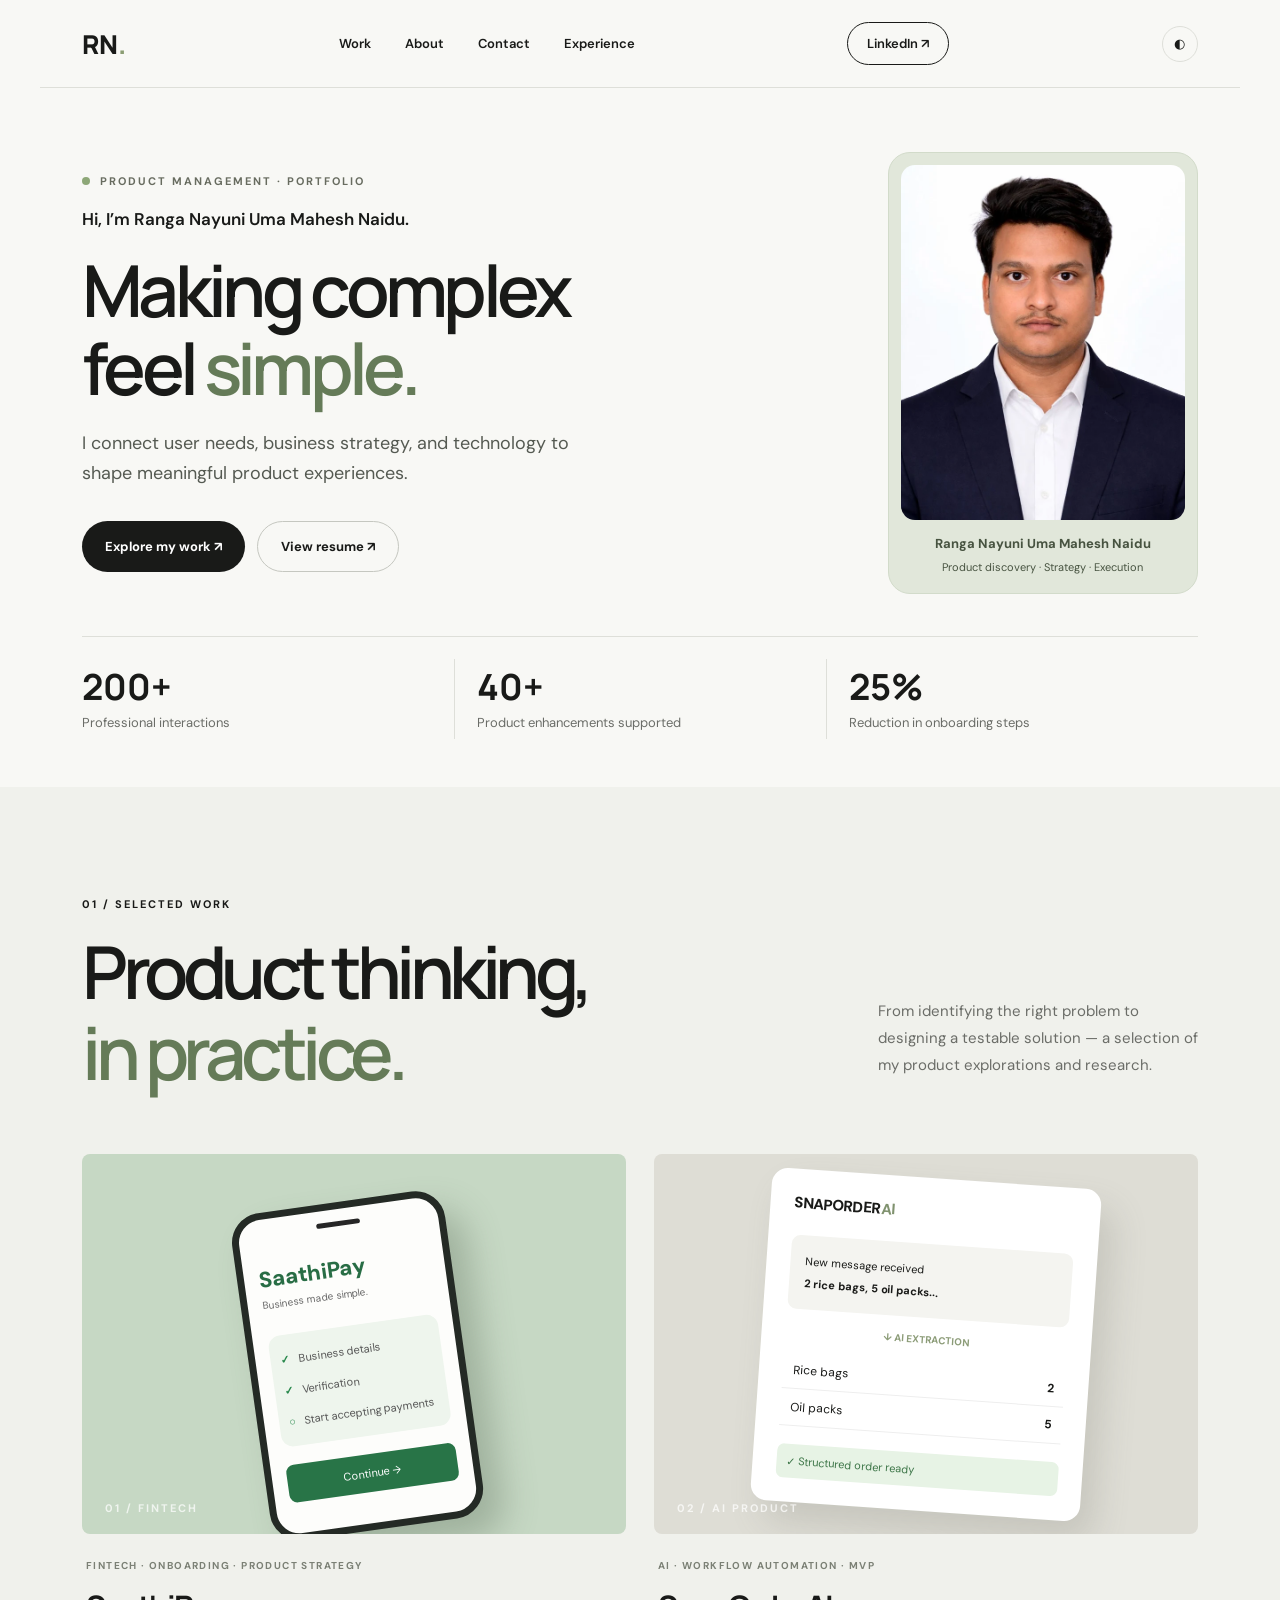
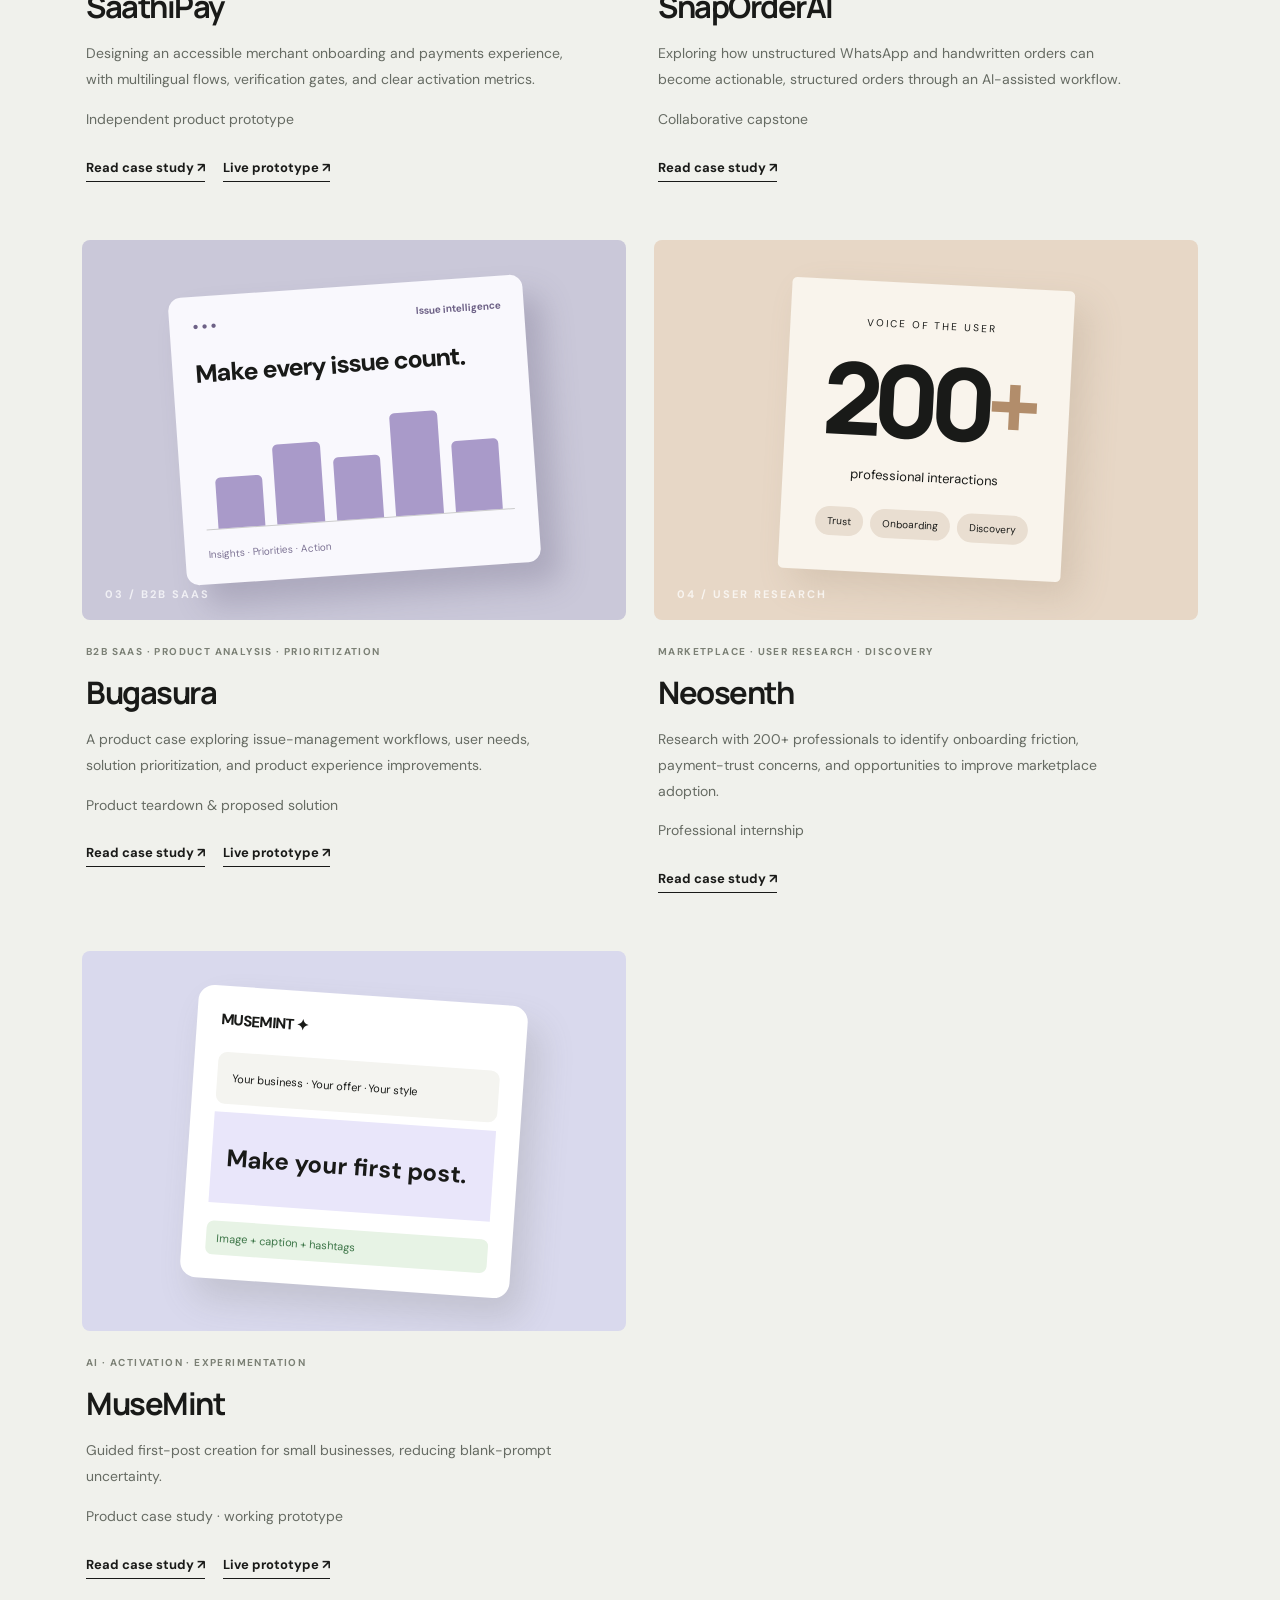
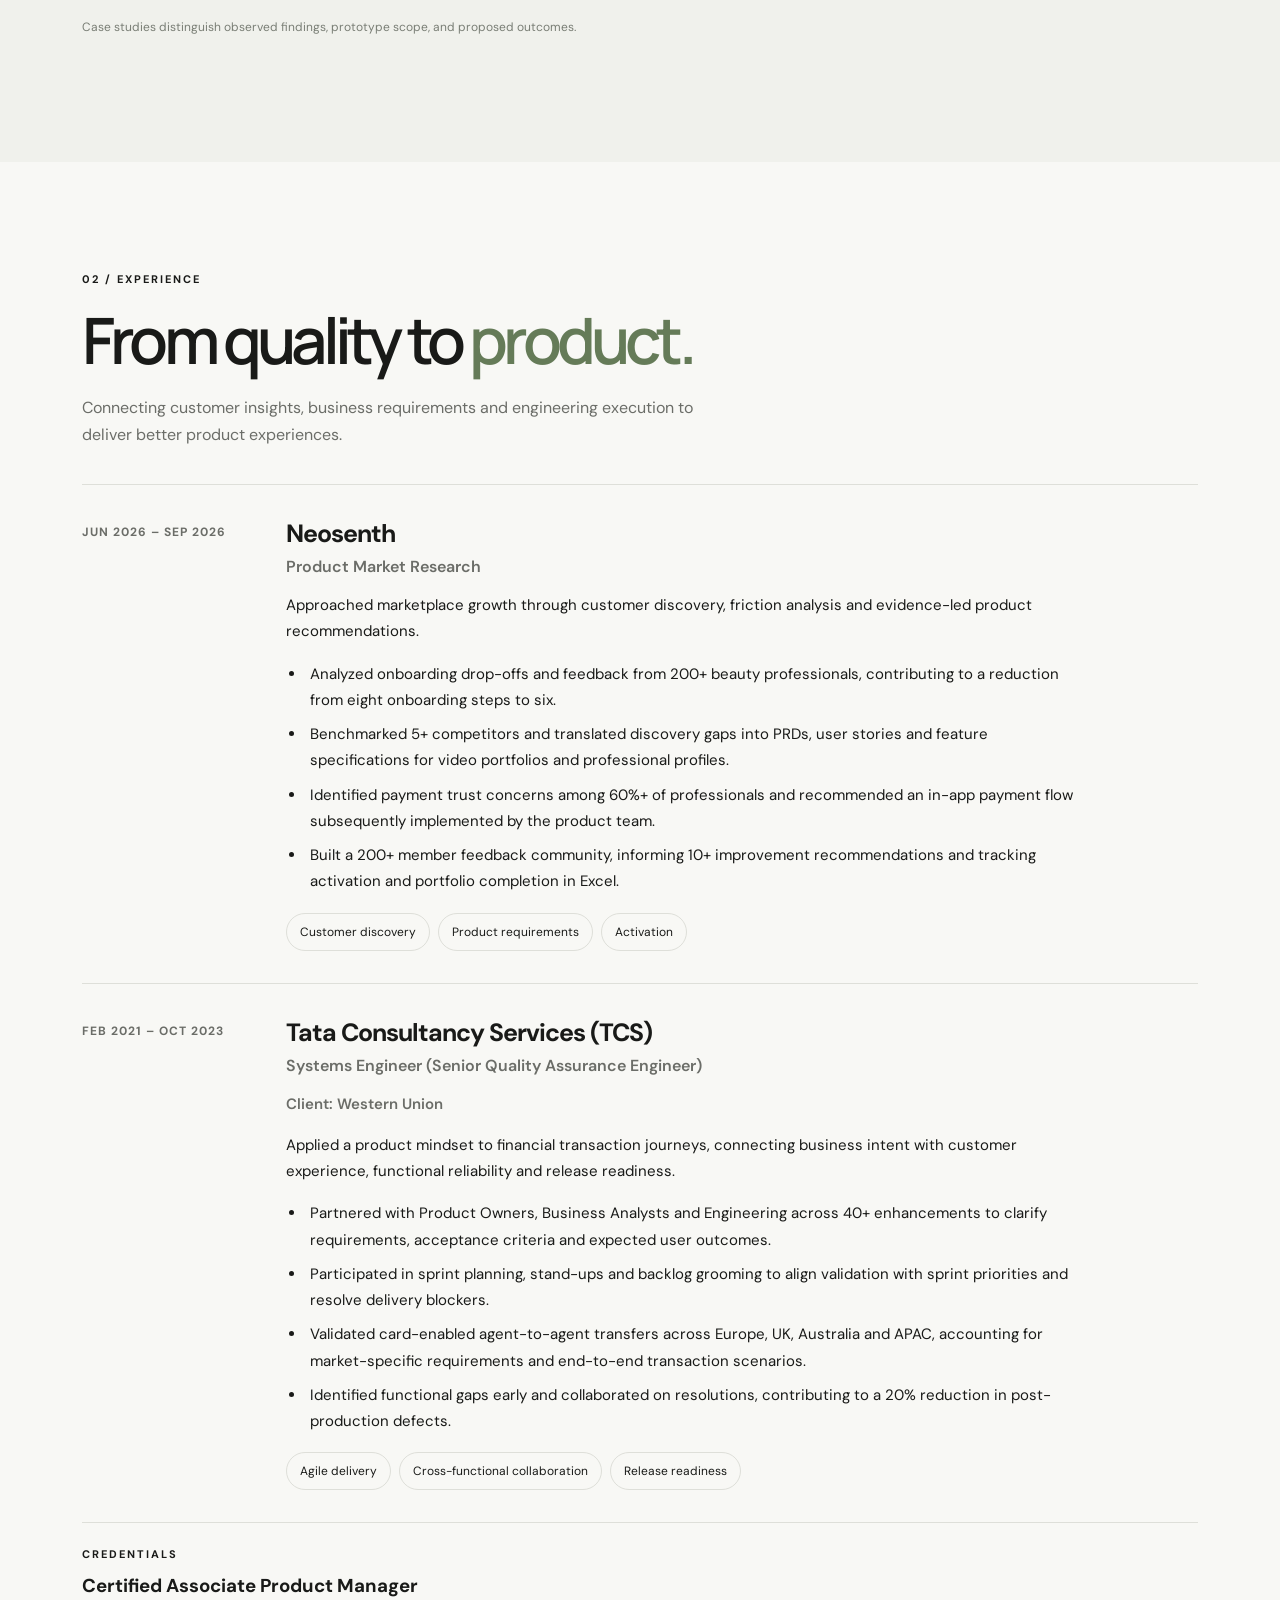
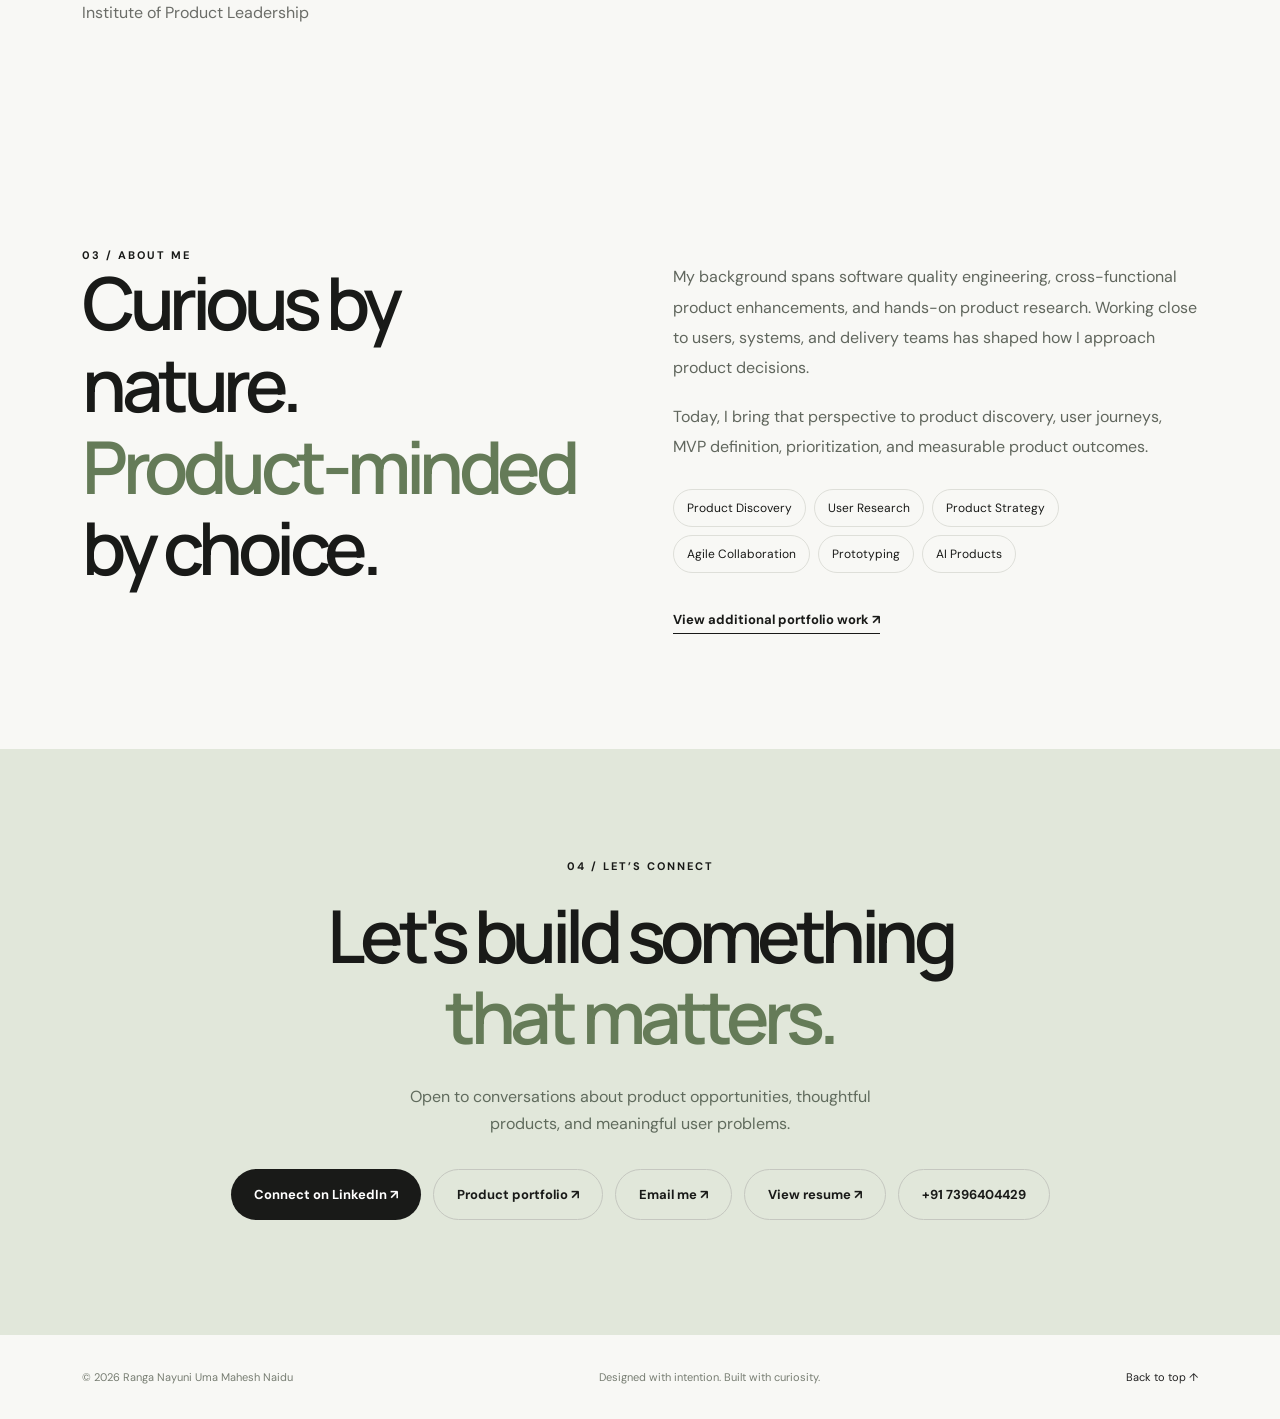
==== commit 598776bd: "Add files via upload" ====
--- a/index.html
+++ b/index.html
@@ -5,20 +5,20 @@
 <meta charset="utf-8"/><meta content="width=device-width, initial-scale=1" name="viewport"/><meta content="#f8f8f5" name="theme-color"/>
 <meta content="Ranga Nayuni Uma Mahesh Naidu — Product Management portfolio featuring fintech, AI, SaaS, and user research case studies." name="description"/>
 <title>Ranga Nayuni Uma Mahesh Naidu | Product Portfolio</title>
-<link href="styles.css" rel="stylesheet"/>
+<link href="styles.css?v=3" rel="stylesheet"/>
 </head>
 <body>
 <a class="skip" href="#main">Skip to content</a>
 <header class="nav wrap"><a class="wordmark" href="#home">RN<span class="dot">.</span></a><nav aria-label="Main navigation"><a href="#work">Work</a><a href="#about">About</a><a href="#contact">Contact</a><a href="#experience">Experience</a></nav><a class="nav-cta" href="https://www.linkedin.com/in/rnumaheshnaidu/" rel="noopener noreferrer" target="_blank">LinkedIn ↗</a><button aria-label="Toggle dark mode" id="theme">◐</button></header>
-<main id="main"><section class="hero wrap" id="home"><div class="hero-grid"><div><div class="eyebrow"><span class="status-dot"></span> PRODUCT MANAGEMENT · PORTFOLIO</div><p class="intro">Hi, I’m Ranga Nayuni Uma Mahesh Naidu.</p><h1>Making complex<br/>feel <em>simple.</em></h1><p class="hero-copy">I connect user needs, business strategy, and technology to shape meaningful product experiences.</p><div class="hero-actions"><a class="btn btn-dark" href="#work">Explore my work ↗</a><a class="btn btn-light" href="resume.pdf" rel="noopener" target="_blank">View resume ↗</a></div></div><figure class="portrait"><img alt="Professional portrait of Ranga Nayuni Uma Mahesh Naidu" height="960" src="portrait.webp" width="640"/><figcaption>Product discovery · Strategy · Execution</figcaption></figure></div><div class="metrics"><div><strong>200+</strong>Professional interactions</div><div><strong>40+</strong>Product enhancements supported</div><div><strong>25%</strong>Reduction in onboarding steps</div></div></section>
+<main id="main"><section class="hero wrap" id="home"><div class="hero-grid"><div class="hero-content"><div class="eyebrow"><span class="status-dot"></span> PRODUCT MANAGEMENT · PORTFOLIO</div><p class="intro">Hi, I’m Ranga Nayuni Uma Mahesh Naidu.</p><h1>Making complex<br/>feel <em>simple.</em></h1><p class="hero-copy">I connect user needs, business strategy, and technology to shape meaningful product experiences.</p><div class="hero-actions"><a class="btn btn-dark" href="#work">Explore my work ↗</a><a class="btn btn-light" href="resume.pdf?v=20261125-172018" rel="noopener" target="_blank">View resume ↗</a></div></div><figure class="portrait"><img alt="Professional portrait of Ranga Nayuni Uma Mahesh Naidu" height="960" src="portrait.webp" width="640"/><figcaption><strong>Ranga Nayuni Uma Mahesh Naidu</strong><span>Product discovery · Strategy · Execution</span></figcaption></figure></div><div class="metrics"><div><strong>200+</strong><span>Professional interactions</span></div><div><strong>40+</strong><span>Product enhancements supported</span></div><div><strong>25%</strong><span>Reduction in onboarding steps</span></div></div></section>
 <section class="work section" id="work"><div class="wrap"><div class="section-heading"><div><div class="kicker">01 / SELECTED WORK</div><h2>Product thinking,<br/><em>in practice.</em></h2></div><p>From identifying the right problem to designing a testable solution — a selection of my product explorations and research.</p></div><div class="projects">
 <article class="project"><div class="project-art art-fintech"><div class="mock-phone"><div class="mock-speaker"></div><div class="mock-title">SaathiPay</div><div class="mock-sub">Business made simple.</div><div class="mock-panel"><span>✓</span> Business details<br/><span>✓</span> Verification<br/><span>○</span> Start accepting payments</div><div class="mock-button">Continue →</div></div><span class="art-index">01 / FINTECH</span></div><div class="project-info"><div class="project-meta">FINTECH · ONBOARDING · PRODUCT STRATEGY</div><h3>SaathiPay</h3><p>Designing an accessible merchant onboarding and payments experience, with multilingual flows, verification gates, and clear activation metrics.</p><p class="kind">Independent product prototype</p><a class="text-link" href="saathipay.html">Read case study ↗</a> <a class="text-link secondary" href="https://rococo-babka-a88457.netlify.app" rel="noopener" target="_blank">Live prototype ↗</a></div></article>
 <article class="project"><div class="project-art art-ai"><div class="order-card"><div class="order-label">SNAPORDER<span>AI</span></div><div class="order-note">New message received<br/><strong>2 rice bags, 5 oil packs...</strong></div><div class="order-arrow">↓ AI EXTRACTION</div><div class="order-row"><span>Rice bags</span><b>2</b></div><div class="order-row"><span>Oil packs</span><b>5</b></div><div class="order-success">✓ Structured order ready</div></div><span class="art-index">02 / AI PRODUCT</span></div><div class="project-info"><div class="project-meta">AI · WORKFLOW AUTOMATION · MVP</div><h3>SnapOrderAI</h3><p>Exploring how unstructured WhatsApp and handwritten orders can become actionable, structured orders through an AI-assisted workflow.</p><p class="kind">Collaborative capstone</p><a class="text-link" href="snaporder.html">Read case study ↗</a></div></article>
 <article class="project"><div class="project-art art-saas"><div class="bug-panel"><div class="bug-top"><span>● ● ●</span><b>Issue intelligence</b></div><div class="bug-heading">Make every issue count.</div><div class="bug-chart"><div style="height:45%"></div><div style="height:70%"></div><div style="height:55%"></div><div style="height:90%"></div><div style="height:62%"></div></div><div class="bug-bottom">Insights · Priorities · Action</div></div><span class="art-index">03 / B2B SAAS</span></div><div class="project-info"><div class="project-meta">B2B SAAS · PRODUCT ANALYSIS · PRIORITIZATION</div><h3>Bugasura</h3><p>A product case exploring issue-management workflows, user needs, solution prioritization, and product experience improvements.</p><p class="kind">Product teardown &amp; proposed solution</p><a class="text-link" href="bugasura.html">Read case study ↗</a> <a class="text-link secondary" href="https://benevolent-crisp-55d506.netlify.app" rel="noopener" target="_blank">Live prototype ↗</a></div></article>
 <article class="project"><div class="project-art art-research"><div class="research-board"><div class="research-top">VOICE OF THE USER</div><div class="research-big">200<span>+</span></div><div class="research-caption">professional interactions</div><div class="research-tags"><span>Trust</span><span>Onboarding</span><span>Discovery</span></div></div><span class="art-index">04 / USER RESEARCH</span></div><div class="project-info"><div class="project-meta">MARKETPLACE · USER RESEARCH · DISCOVERY</div><h3>Neosenth</h3><p>Research with 200+ professionals to identify onboarding friction, payment-trust concerns, and opportunities to improve marketplace adoption.</p><p class="kind">Professional internship</p><a class="text-link" href="neosenth.html">Read case study ↗</a></div></article>
 <article class="project"><div class="project-art art-muse"><div class="order-card"><div class="order-label">MUSEMINT ✦</div><div class="order-note">Your business · Your offer · Your style</div><div class="creative">Make your first post.</div><div class="order-success">Image + caption + hashtags</div></div></div><div class="project-info"><div class="project-meta">AI · ACTIVATION · EXPERIMENTATION</div><h3>MuseMint</h3><p>Guided first-post creation for small businesses, reducing blank-prompt uncertainty.</p><p class="kind">Product case study · working prototype</p><a class="text-link" href="musemint.html">Read case study ↗</a> <a class="text-link secondary" href="https://magical-semifreddo-fa0683.netlify.app" rel="noopener" target="_blank">Live prototype ↗</a></div></article></div><p class="project-note">Case studies distinguish observed findings, prototype scope, and proposed outcomes.</p></div></section>
-<section class="section wrap" id="experience"><div class="kicker">02 / EXPERIENCE</div><h2 class="section-title">From quality to <em>product.</em></h2><div class="timeline"><article><span>JUN 2026 – SEP 2026</span><h3>Neosenth · Product Market Research Intern</h3><p>Analyzed feedback from 200+ professionals, benchmarked 5+ competitors, translated insights into PRDs and user stories, and contributed to reducing onboarding from eight steps to six.</p></article><article><span>FEB 2021 – OCT 2023</span><h3>TCS · Systems Engineer</h3><p>Supported 40+ Western Union product enhancements, Agile delivery and release readiness across four regions; contributed to a 20% reduction in post-production defects.</p></article><article><span>CREDENTIALS</span><h3>Certified Associate Product Manager</h3><p>Institute of Product Leadership · MBA · B.Tech</p></article></div></section><section class="about section wrap" id="about"><div class="kicker">03 / ABOUT ME</div><div class="about-grid"><h2>Curious by nature.<br/><em>Product-minded</em><br/>by choice.</h2><div><p>My background spans software quality engineering, cross-functional product enhancements, and hands-on product research. Working close to users, systems, and delivery teams has shaped how I approach product decisions.</p><p>Today, I bring that perspective to product discovery, user journeys, MVP definition, prioritization, and measurable product outcomes.</p><div class="skills"><span>Product Discovery</span><span>User Research</span><span>Product Strategy</span><span>Agile Collaboration</span><span>Prototyping</span><span>AI Products</span></div><a class="text-link" href="https://www.producttalent.com/ranga-nayuni-uma-mahesh-naidu/" rel="noopener noreferrer" target="_blank">View additional portfolio work ↗</a></div></div></section>
-<section class="contact section" id="contact"><div class="wrap contact-inner"><div class="kicker">04 / LET’S CONNECT</div><h2>Let's build something<br/><em>that matters.</em></h2><p>Open to conversations about product opportunities, thoughtful products, and meaningful user problems.</p><div class="contact-actions"><a class="btn btn-dark" href="https://www.linkedin.com/in/rnumaheshnaidu/" rel="noopener noreferrer" target="_blank">Connect on LinkedIn ↗</a><a class="btn btn-light" href="https://www.producttalent.com/ranga-nayuni-uma-mahesh-naidu/" rel="noopener noreferrer" target="_blank">Product portfolio ↗</a><a class="btn btn-light" href="mailto:umamaheshnaidu1@gmail.com">Email me ↗</a></div></div></section></main>
+<section class="section wrap" id="experience"><div class="kicker">02 / EXPERIENCE</div><h2 class="section-title">From quality to <em>product.</em></h2><p class="experience-lead">Connecting customer insights, business requirements and engineering execution to deliver better product experiences.</p><div class="timeline"><article><div class="role-date">JUN 2026 – SEP 2026</div><div><h3>Neosenth</h3><h4>Product Market Research</h4><p>Approached marketplace growth through customer discovery, friction analysis and evidence-led product recommendations.</p><ul><li>Analyzed onboarding drop-offs and feedback from 200+ beauty professionals, contributing to a reduction from eight onboarding steps to six.</li><li>Benchmarked 5+ competitors and translated discovery gaps into PRDs, user stories and feature specifications for video portfolios and professional profiles.</li><li>Identified payment trust concerns among 60%+ of professionals and recommended an in-app payment flow subsequently implemented by the product team.</li><li>Built a 200+ member feedback community, informing 10+ improvement recommendations and tracking activation and portfolio completion in Excel.</li></ul><div class="skills"><span>Customer discovery</span><span>Product requirements</span><span>Activation</span></div></div></article><article><div class="role-date">FEB 2021 – OCT 2023</div><div><h3>Tata Consultancy Services (TCS)</h3><h4>Systems Engineer (Senior Quality Assurance Engineer)</h4><p class="client">Client: Western Union</p><p>Applied a product mindset to financial transaction journeys, connecting business intent with customer experience, functional reliability and release readiness.</p><ul><li>Partnered with Product Owners, Business Analysts and Engineering across 40+ enhancements to clarify requirements, acceptance criteria and expected user outcomes.</li><li>Participated in sprint planning, stand-ups and backlog grooming to align validation with sprint priorities and resolve delivery blockers.</li><li>Validated card-enabled agent-to-agent transfers across Europe, UK, Australia and APAC, accounting for market-specific requirements and end-to-end transaction scenarios.</li><li>Identified functional gaps early and collaborated on resolutions, contributing to a 20% reduction in post-production defects.</li></ul><div class="skills"><span>Agile delivery</span><span>Cross-functional collaboration</span><span>Release readiness</span></div></div></article></div><div class="credential"><div class="kicker">CREDENTIALS</div><h3>Certified Associate Product Manager</h3><p>Institute of Product Leadership</p></div></section><section class="about section wrap" id="about"><div class="kicker">03 / ABOUT ME</div><div class="about-grid"><h2>Curious by nature.<br/><em>Product-minded</em><br/>by choice.</h2><div><p>My background spans software quality engineering, cross-functional product enhancements, and hands-on product research. Working close to users, systems, and delivery teams has shaped how I approach product decisions.</p><p>Today, I bring that perspective to product discovery, user journeys, MVP definition, prioritization, and measurable product outcomes.</p><div class="skills"><span>Product Discovery</span><span>User Research</span><span>Product Strategy</span><span>Agile Collaboration</span><span>Prototyping</span><span>AI Products</span></div><a class="text-link" href="https://www.producttalent.com/ranga-nayuni-uma-mahesh-naidu/" rel="noopener noreferrer" target="_blank">View additional portfolio work ↗</a></div></div></section>
+<section class="contact section" id="contact"><div class="wrap contact-inner"><div class="kicker">04 / LET’S CONNECT</div><h2>Let's build something<br/><em>that matters.</em></h2><p>Open to conversations about product opportunities, thoughtful products, and meaningful user problems.</p><div class="contact-actions"><a class="btn btn-dark" href="https://www.linkedin.com/in/rnumaheshnaidu/" rel="noopener noreferrer" target="_blank">Connect on LinkedIn ↗</a><a class="btn btn-light" href="https://www.producttalent.com/ranga-nayuni-uma-mahesh-naidu/" rel="noopener noreferrer" target="_blank">Product portfolio ↗</a><a class="btn btn-light" href="mailto:umamaheshnaidu1@gmail.com">Email me ↗</a><a class="btn btn-light" href="resume.pdf?v=20261125-172018" rel="noopener" target="_blank">View resume ↗</a><a class="btn btn-light" href="tel:+917396404429">+91 7396404429</a></div></div></section></main>
 <footer class="wrap footer"><span>© <span id="year"></span> Ranga Nayuni Uma Mahesh Naidu</span><span>Designed with intention. Built with curiosity.</span><a href="#home">Back to top ↑</a></footer>
 <script src="script.js"></script>
 </body></html>
--- a/styles.css
+++ b/styles.css
@@ -1,3 +1,6 @@
 @import url('https://fonts.googleapis.com/css2?family=DM+Sans:wght@400;500;600;700&family=Manrope:wght@400;500;600;700;800&display=swap');
 :root{--bg:#f8f8f5;--ink:#191a18;--muted:#6b6d68;--line:#dedfd9;--accent:#c9d8b8}*{box-sizing:border-box}html{scroll-behavior:smooth}body{margin:0;background:var(--bg);color:var(--ink);font-family:'DM Sans',Arial,sans-serif;-webkit-font-smoothing:antialiased}a{color:inherit;text-decoration:none}.wrap{max-width:1200px;padding-left:42px;padding-right:42px;margin:auto}.skip{position:absolute;left:-9999px}.skip:focus{left:20px;top:10px;z-index:5;background:white;padding:12px}.nav{height:88px;display:flex;align-items:center;justify-content:space-between;border-bottom:1px solid var(--line)}.wordmark{font:800 26px Manrope,Arial}.dot{color:#8b9d73}.nav nav{display:flex;gap:34px;margin-left:90px}.nav nav a,.nav-cta{font-size:13px;font-weight:600}.nav a:hover,.text-link:hover{opacity:.55}.nav-cta{border:1px solid var(--ink);padding:12px 19px;border-radius:30px}.hero{min-height:690px;padding-top:112px;position:relative}.eyebrow,.kicker,.hero-foot,.project-meta,.art-index{font-size:11px;font-weight:700;letter-spacing:2px}.eyebrow{display:flex;align-items:center;gap:10px;color:#686c60}.status-dot{height:8px;width:8px;background:#8da777;border-radius:50%}.hero h1,h2{font-family:Manrope,Arial,sans-serif;font-weight:600;letter-spacing:-.075em;line-height:1.12}.hero h1{font-size:clamp(64px,9.5vw,128px);margin:26px 0}.hero h1 em,h2 em{font-style:normal;color:#8d9d80}.hero-copy{max-width:550px;font-size:20px;line-height:1.65;color:#555a52}.hero-actions,.contact-actions{display:flex;gap:12px;margin-top:32px;flex-wrap:wrap}.btn{padding:16px 23px;border-radius:40px;font-size:13px;font-weight:700;display:inline-flex;gap:30px;align-items:center;justify-content:space-between;transition:transform .2s}.btn:hover{transform:translateY(-3px)}.btn-dark{background:var(--ink);color:white}.btn-light{border:1px solid #c5c7c0}.hero-foot{display:flex;justify-content:space-between;color:#777b73;margin-top:100px;padding-bottom:28px}.section{padding-top:110px;padding-bottom:115px}.work{background:#f0f1ec}.section-heading{display:flex;justify-content:space-between;align-items:end;gap:40px;margin-bottom:60px}.section-heading h2,.about h2,.contact h2{font-size:clamp(46px,5.7vw,75px);margin:20px 0 0}.section-heading p{max-width:320px;color:var(--muted);line-height:1.8;font-size:15px}.projects{display:grid;grid-template-columns:1fr 1fr;gap:58px 28px}.project-art{height:380px;position:relative;overflow:hidden;border-radius:8px;display:flex;justify-content:center;align-items:center}.art-index{position:absolute;bottom:19px;left:23px;color:#ffffffb8}.art-fintech{background:#c6d8c4}.art-ai{background:#deddd5}.art-saas{background:#cac8d9}.art-research{background:#e7d7c6}.mock-phone{width:215px;height:330px;background:#fdfdfb;border:7px solid #242a25;border-radius:30px;padding:26px 15px 15px;box-shadow:18px 22px 35px #50644e55;transform:rotate(-8deg) translateY(22px)}.mock-speaker{height:5px;width:44px;background:#262626;border-radius:10px;margin:-14px auto 28px}.mock-title{font-weight:800;font-size:22px;color:#286d45}.mock-sub{font-size:10px;margin:5px 0 25px;color:#666}.mock-panel{font-size:11px;line-height:2.8;background:#eef5ed;border-radius:12px;padding:10px;color:#555}.mock-panel span{color:#26874a;font-weight:bold;margin-right:6px}.mock-button{margin-top:18px;background:#287447;color:white;text-align:center;padding:12px;border-radius:8px;font-size:11px}.order-card{width:76%;max-width:330px;background:#fff;border-radius:16px;padding:24px;box-shadow:14px 20px 35px #69675d33;transform:rotate(4deg)}.order-label{font-size:15px;font-weight:800;letter-spacing:-.6px}.order-label span{color:#80926f}.order-note{background:#f4f4f0;padding:15px;margin:22px 0 8px;font-size:11px;line-height:2;border-radius:9px}.order-arrow{text-align:center;color:#8c9c78;font-size:10px;font-weight:700;margin:15px}.order-row{display:flex;justify-content:space-between;padding:10px;border-bottom:1px solid #eee;font-size:12px}.order-success{margin-top:18px;background:#e7f3e5;color:#3c7547;padding:10px;border-radius:7px;font-size:11px}.bug-panel{width:80%;max-width:355px;background:#f9f8fd;padding:23px;border-radius:13px;transform:rotate(-4deg);box-shadow:18px 22px 30px #5b537044}.bug-top{display:flex;justify-content:space-between;font-size:10px;color:#6d6186}.bug-heading{font-size:25px;font-weight:800;letter-spacing:-1px;margin:25px 0}.bug-chart{height:115px;display:flex;align-items:end;gap:12px;padding:0 12px;border-bottom:1px solid #ccc}.bug-chart div{flex:1;background:#a99ac9;border-radius:5px 5px 0 0}.bug-bottom{font-size:10px;color:#7c7293;margin-top:18px}.research-board{text-align:center;transform:rotate(3deg);padding:35px;background:#f9f4ec;box-shadow:15px 15px 35px #927c6533;border-radius:5px}.research-top{font-size:10px;letter-spacing:2px}.research-big{font:800 100px Manrope;letter-spacing:-10px}.research-big span{color:#b28d6b}.research-caption{font-size:13px}.research-tags{display:flex;gap:7px;margin-top:25px}.research-tags span{font-size:10px;background:#e9ded1;padding:8px 12px;border-radius:20px}.project-info{padding:25px 4px 0}.project-meta{font-size:10px;color:#7b8075;letter-spacing:1.4px}.project h3{font:700 31px Manrope;letter-spacing:-1.5px;margin:13px 0}.project p{color:#666b63;font-size:14px;line-height:1.85;max-width:480px}.text-link{display:inline-block;font-weight:700;font-size:13px;margin-top:12px;border-bottom:1px solid currentColor;padding-bottom:5px}.muted-link{color:#858981;cursor:default}.project-note{font-size:12px;color:#797e75;margin-top:40px}.about-grid{display:grid;grid-template-columns:1fr 1fr;gap:65px}.about h2{margin-top:0}.about-grid>div p{font-size:16px;line-height:1.9;color:#60665d;margin:0 0 18px}.skills{display:flex;gap:8px;flex-wrap:wrap;margin:26px 0}.skills span{font-size:12px;padding:10px 13px;border:1px solid var(--line);border-radius:25px}.contact{background:#e1e7da;text-align:center}.contact h2{margin:22px auto}.contact p{font-size:16px;color:#606b5d;max-width:480px;margin:25px auto;line-height:1.7}.contact-actions{justify-content:center}.footer{display:flex;justify-content:space-between;gap:15px;padding-top:35px;padding-bottom:35px;font-size:11px;color:#777d72}.footer a{color:#222}@media(max-width:700px){.wrap{padding-left:22px;padding-right:22px}.nav{height:74px}.nav nav{gap:15px;margin:0}.nav-cta{display:none}.hero{min-height:650px;padding-top:115px}.hero h1{font-size:clamp(58px,12vw,88px)}.hero-copy{font-size:17px}.hero-foot{margin-top:95px;font-size:9px;gap:20px}.section{padding-top:75px;padding-bottom:80px}.section-heading{display:block}.section-heading p{margin-top:25px}.projects{grid-template-columns:1fr;gap:50px}.project-art{height:330px}.about-grid{grid-template-columns:1fr;gap:30px}.footer{flex-wrap:wrap;line-height:1.7}.section-heading h2,.about h2,.contact h2{font-size:48px}}@media(prefers-reduced-motion:reduce){html{scroll-behavior:auto}.btn{transition:none}}
 .hero{min-height:0;padding-top:75px;padding-bottom:55px}.hero-grid{display:grid;grid-template-columns:1.55fr 1fr;align-items:center;gap:48px}.hero h1{font-size:clamp(48px,6.4vw,92px)}.intro{font-size:17px;margin-top:25px}.portrait{margin:0;background:#e1e7da;padding:14px;border-radius:18px;max-width:340px;justify-self:end}.portrait img{width:100%;height:auto;display:block;border-radius:10px;aspect-ratio:4/5;object-fit:cover;object-position:center 25%}.portrait figcaption{font-size:11px;text-align:center;padding:12px 0 0;color:#475340}.metrics{display:grid;grid-template-columns:repeat(3,1fr);gap:20px;border-top:1px solid var(--line);margin-top:55px;padding-top:25px}.metrics div{font-size:13px;color:var(--muted)}.metrics strong{display:block;font:700 36px Manrope,Arial;color:var(--ink)}.section-title{font-size:clamp(42px,5vw,70px)}.timeline article{border-top:1px solid var(--line);padding:24px 0}.timeline span,.kind{font-size:12px;color:var(--muted)}.timeline p,.case p{line-height:1.8;max-width:760px}.secondary{margin-left:14px}.art-muse{background:#d9d9ed}.creative{background:#e9e6fa;padding:30px 15px;font-size:24px;font-weight:700}.case{padding-top:65px;padding-bottom:90px}.case h1{font-size:clamp(45px,8vw,90px);letter-spacing:-.06em;margin:20px 0}.case h2{font-size:clamp(28px,4vw,48px);max-width:800px}.case section{border-top:1px solid var(--line);margin-top:35px;padding-top:15px}.nav{position:sticky;top:0;background:var(--bg);z-index:10}.nav nav{margin-left:0}section[id]{scroll-margin-top:90px}#theme{border:1px solid var(--line);background:transparent;color:var(--ink);border-radius:50%;width:36px;height:36px;cursor:pointer}.dark{--bg:#1c211d;--ink:#f2f4ef;--muted:#b9c2b5;--line:#414a40}.dark .work,.dark .contact{background:#293329}.dark .hero-copy,.dark .project p,.dark .about-grid>div p,.dark .contact p,.dark .footer a{color:#c5cfc0}.dark .btn-dark{background:#dce7d5;color:#202820}.dark .project-art{color:#191a18}.dark .eyebrow,.dark .project-meta{color:#b9c2b5}.hero h1 em,h2 em{color:#657b58}.dark .hero h1 em,.dark h2 em{color:#a9bf9b}@media(max-width:700px){.hero-grid{grid-template-columns:1fr;gap:30px}.portrait{justify-self:start;max-width:250px}.hero{padding-top:40px;min-height:0}.metrics{gap:12px}.metrics strong{font-size:28px}.nav nav{gap:10px}.nav nav a{font-size:11px}.nav{gap:8px}.secondary{margin-left:8px}}
+
+/* V3: responsive editorial hero and experience */
+.hero.wrap{padding-top:64px;padding-bottom:48px;min-height:0}.hero-grid{display:grid;grid-template-columns:minmax(0,1.65fr) minmax(0,1fr);gap:clamp(24px,5vw,72px);align-items:center}.hero-content{min-width:0}.hero .intro{margin:20px 0 0;font-weight:600}.hero h1{font-size:clamp(42px,5.6vw,78px);line-height:1.08;letter-spacing:-.065em;margin:22px 0}.hero-copy{font-size:18px;margin:0;max-width:540px}.portrait{width:100%;max-width:310px;margin:0;justify-self:end;padding:12px;background:#e1e7da;border:1px solid #d2dbca;border-radius:22px}.portrait img{display:block;width:100%;height:auto;aspect-ratio:4/5;object-fit:cover;object-position:center 15%;border-radius:14px}.portrait figcaption{padding:14px 4px 6px;display:grid;gap:5px;line-height:1.5}.portrait figcaption strong{font-size:13px}.portrait figcaption span{font-size:11px}.metrics{margin-top:42px;padding:22px 0 0;display:grid;grid-template-columns:repeat(3,minmax(0,1fr));gap:0;border-top:1px solid var(--line)}.metrics>div{padding:6px 22px;border-left:1px solid var(--line);display:flex;flex-direction:column;gap:5px}.metrics>div:first-child{border-left:0;padding-left:0}.metrics strong{font-size:36px;line-height:1.2}.metrics span{line-height:1.5}.section-title{font-size:clamp(40px,5vw,68px);margin:18px 0}.experience-lead{color:var(--muted);max-width:650px;line-height:1.7;margin-bottom:36px}.timeline article{display:grid;grid-template-columns:180px minmax(0,1fr);gap:24px;padding:32px 0;border-top:1px solid var(--line)}.role-date{font-size:12px;font-weight:700;letter-spacing:1px;color:var(--muted);padding-top:7px}.timeline h3{font-size:25px;margin:0 0 6px;letter-spacing:-.04em}.timeline h4{font-size:16px;margin:0 0 14px;color:var(--muted);font-weight:600}.timeline p,.timeline li{font-size:15px;line-height:1.75;max-width:780px}.timeline ul{padding-left:20px;margin:16px 0}.timeline li{padding-left:4px;margin:8px 0}.timeline .skills{margin:18px 0 0}.timeline .skills span{color:var(--ink)}.client{font-weight:600;color:var(--muted)}.credential{border-top:1px solid var(--line);padding:24px 0 0}.credential h3{margin:12px 0 4px}.credential p{color:var(--muted);margin:0}.nav nav{margin:0}.contact-actions{display:flex;flex-wrap:wrap;justify-content:center}.dark .portrait{background:#dce5d5}.dark .portrait figcaption{color:#293329}.dark .nav-cta{color:var(--ink)}@media(max-width:760px){.hero.wrap{padding-top:36px;padding-bottom:32px}.hero-grid{grid-template-columns:1fr;gap:28px}.hero h1{font-size:clamp(40px,9vw,65px)}.portrait{justify-self:center;max-width:240px}.metrics{margin-top:28px}.metrics>div{padding:4px 9px}.metrics strong{font-size:26px}.metrics span{font-size:11px}.timeline article{grid-template-columns:1fr;gap:10px}.nav nav{gap:10px}.nav nav a{font-size:11px}.nav-cta{display:none}.nav{height:74px}.hero-copy{font-size:16px}}
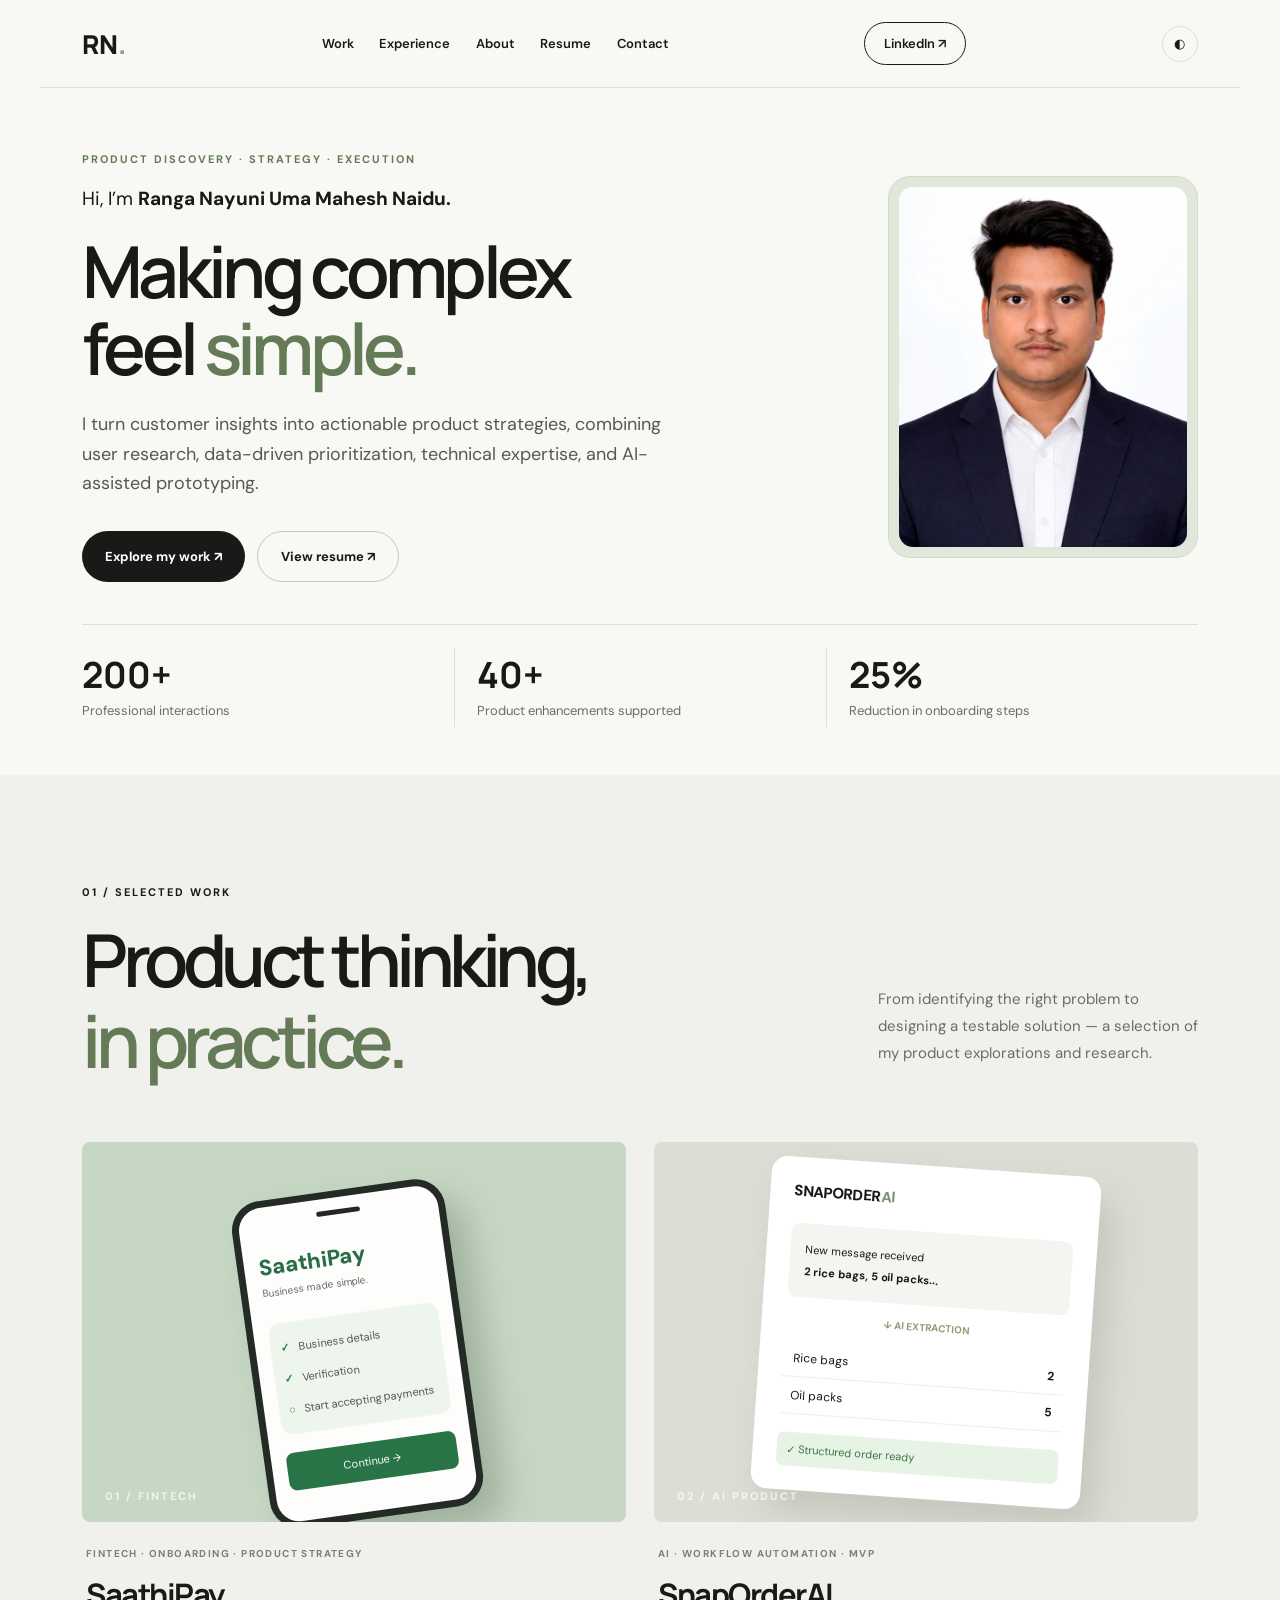
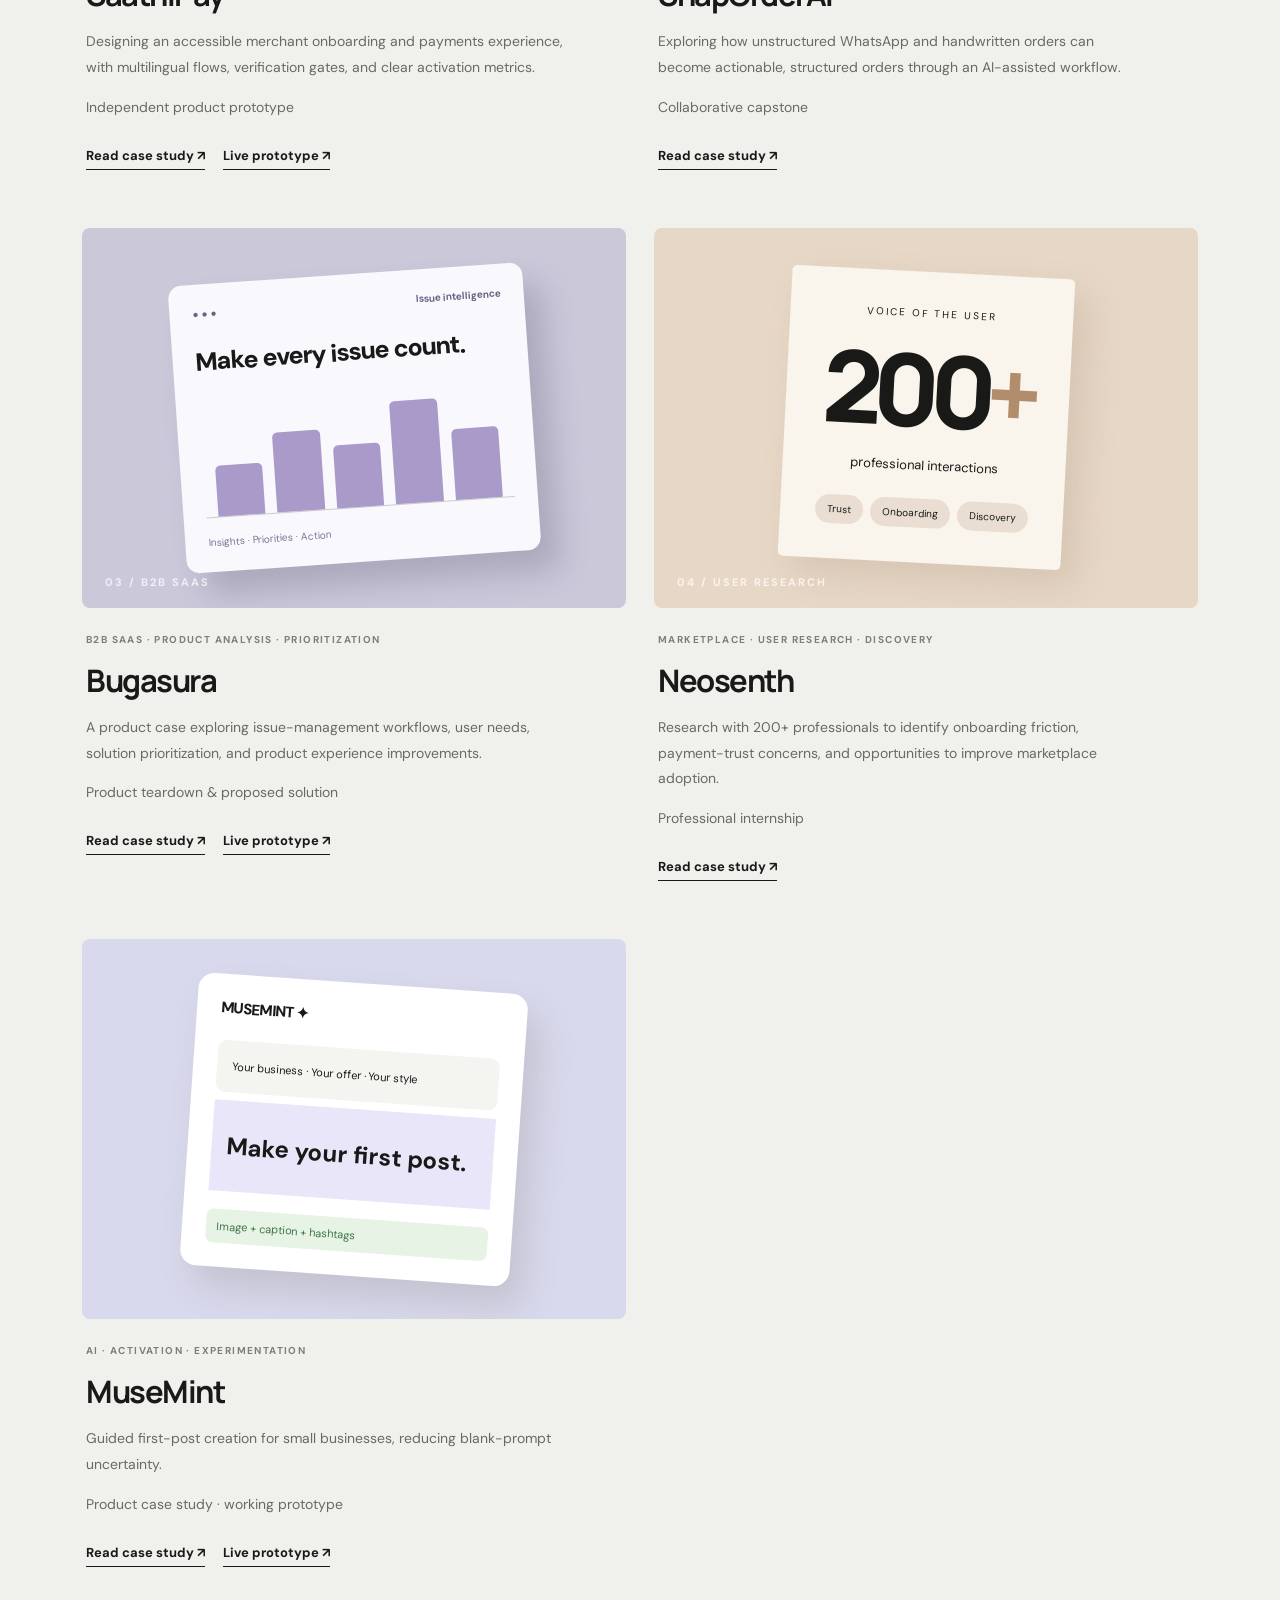
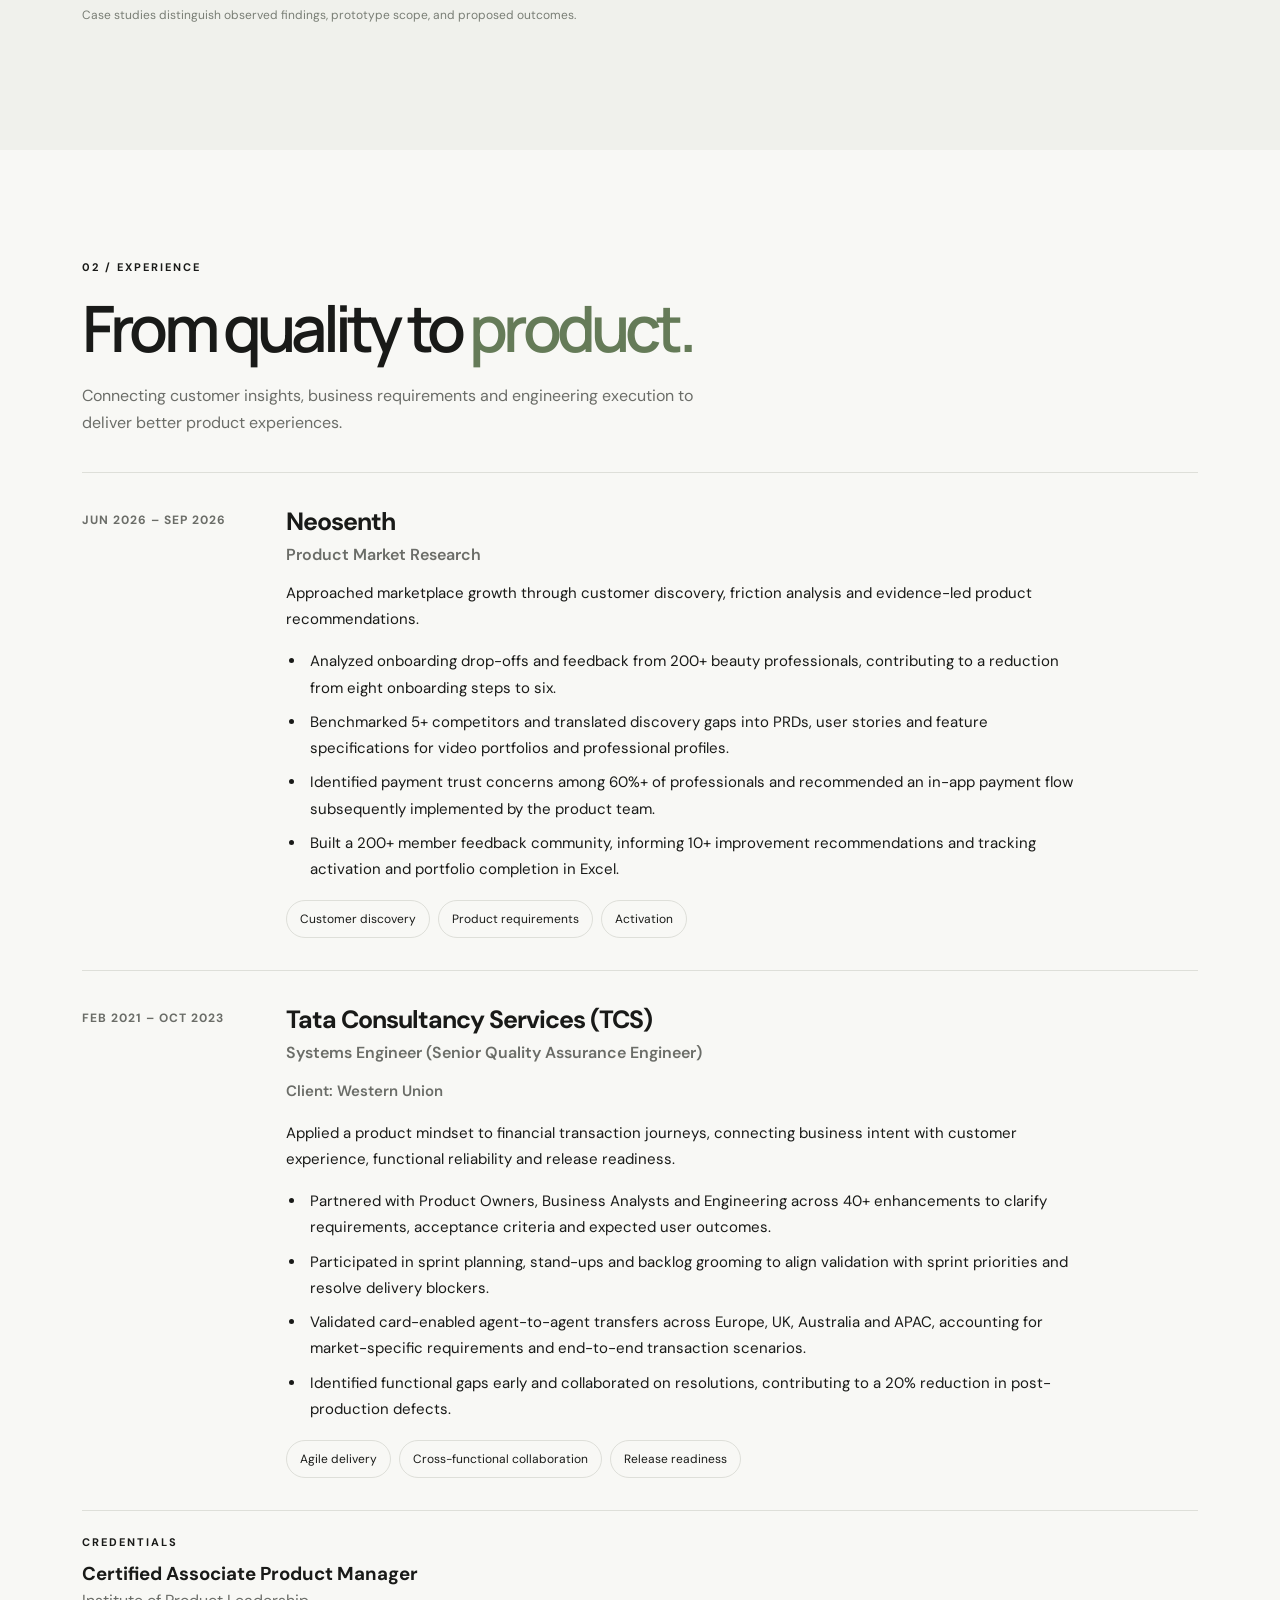
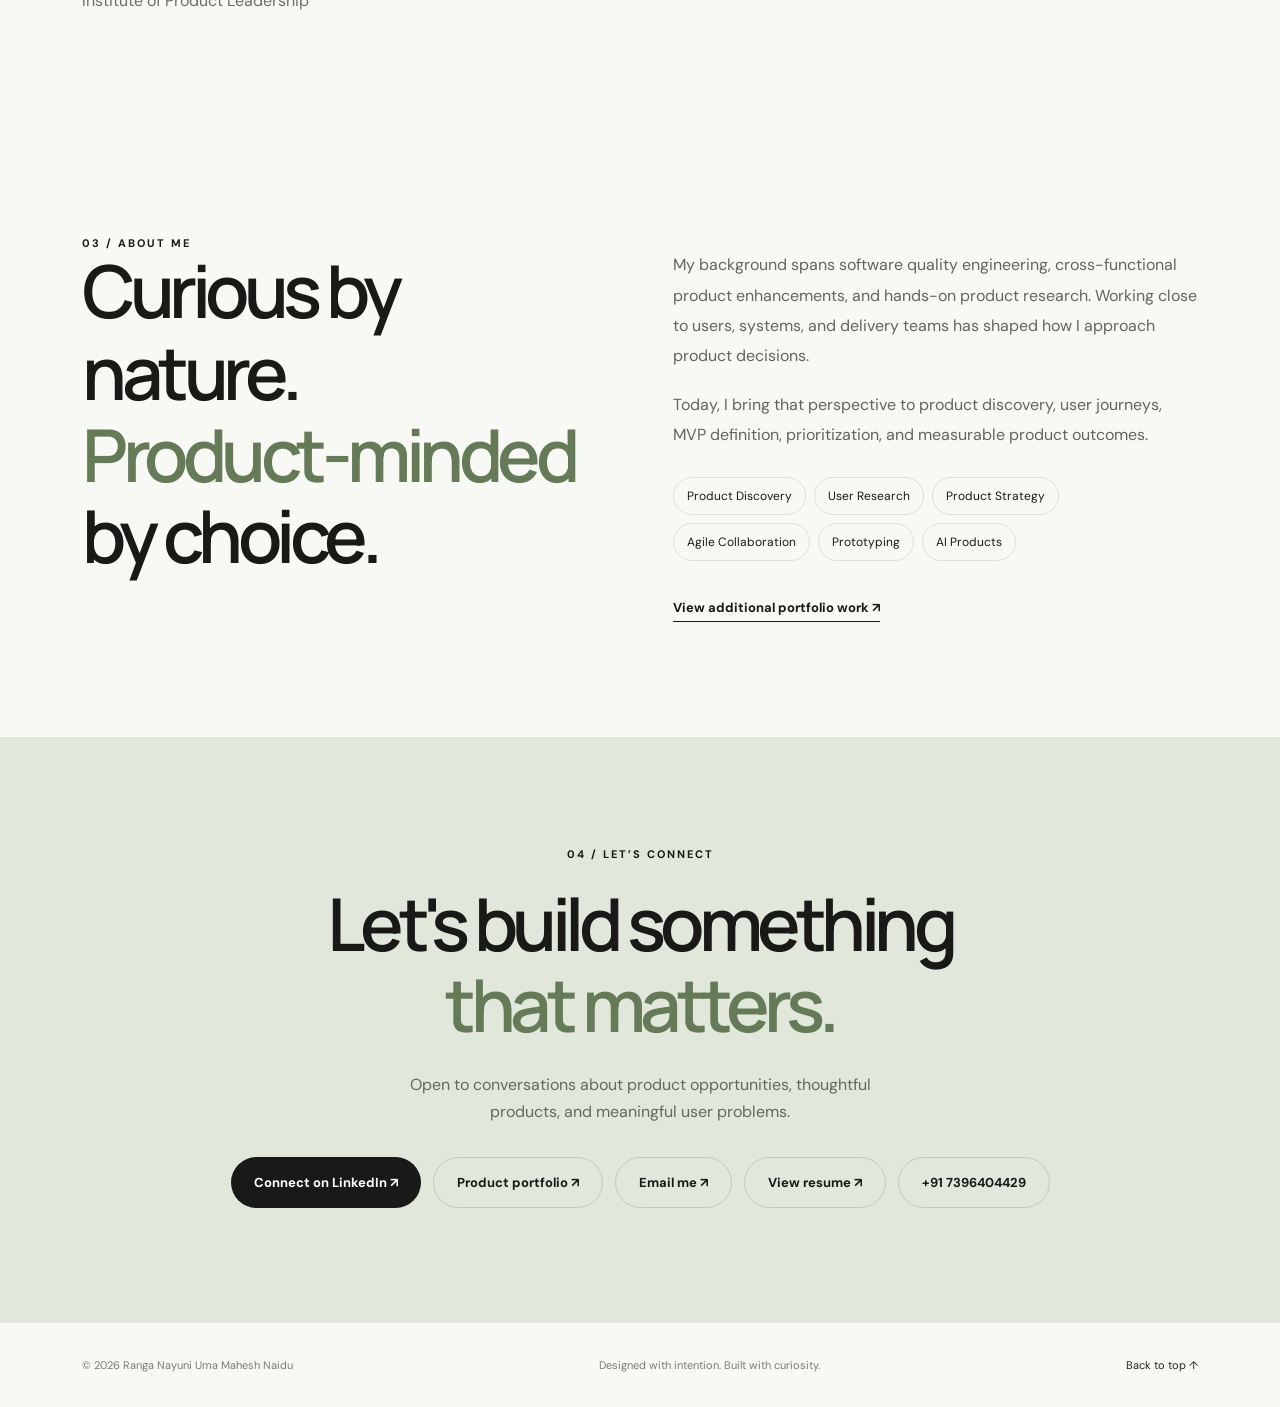
==== commit 034f2759: "Add files via upload" ====
--- a/index.html
+++ b/index.html
@@ -5,12 +5,12 @@
 <meta charset="utf-8"/><meta content="width=device-width, initial-scale=1" name="viewport"/><meta content="#f8f8f5" name="theme-color"/>
 <meta content="Ranga Nayuni Uma Mahesh Naidu — Product Management portfolio featuring fintech, AI, SaaS, and user research case studies." name="description"/>
 <title>Ranga Nayuni Uma Mahesh Naidu | Product Portfolio</title>
-<link href="styles.css?v=3" rel="stylesheet"/>
+<link href="styles.css?v=3.2" rel="stylesheet"/>
 </head>
 <body>
 <a class="skip" href="#main">Skip to content</a>
-<header class="nav wrap"><a class="wordmark" href="#home">RN<span class="dot">.</span></a><nav aria-label="Main navigation"><a href="#work">Work</a><a href="#about">About</a><a href="#contact">Contact</a><a href="#experience">Experience</a></nav><a class="nav-cta" href="https://www.linkedin.com/in/rnumaheshnaidu/" rel="noopener noreferrer" target="_blank">LinkedIn ↗</a><button aria-label="Toggle dark mode" id="theme">◐</button></header>
-<main id="main"><section class="hero wrap" id="home"><div class="hero-grid"><div class="hero-content"><div class="eyebrow"><span class="status-dot"></span> PRODUCT MANAGEMENT · PORTFOLIO</div><p class="intro">Hi, I’m Ranga Nayuni Uma Mahesh Naidu.</p><h1>Making complex<br/>feel <em>simple.</em></h1><p class="hero-copy">I connect user needs, business strategy, and technology to shape meaningful product experiences.</p><div class="hero-actions"><a class="btn btn-dark" href="#work">Explore my work ↗</a><a class="btn btn-light" href="resume.pdf?v=20261125-172018" rel="noopener" target="_blank">View resume ↗</a></div></div><figure class="portrait"><img alt="Professional portrait of Ranga Nayuni Uma Mahesh Naidu" height="960" src="portrait.webp" width="640"/><figcaption><strong>Ranga Nayuni Uma Mahesh Naidu</strong><span>Product discovery · Strategy · Execution</span></figcaption></figure></div><div class="metrics"><div><strong>200+</strong><span>Professional interactions</span></div><div><strong>40+</strong><span>Product enhancements supported</span></div><div><strong>25%</strong><span>Reduction in onboarding steps</span></div></div></section>
+<header class="nav wrap"><a class="wordmark" href="#home">RN<span class="dot">.</span></a><nav aria-label="Main navigation"><a href="#work">Work</a><a href="#experience">Experience</a><a href="#about">About</a><a href="resume.pdf?v=20261125-172922" rel="noopener" target="_blank">Resume</a><a href="#contact">Contact</a></nav><a class="nav-cta" href="https://www.linkedin.com/in/rnumaheshnaidu/" rel="noopener noreferrer" target="_blank">LinkedIn ↗</a><button aria-label="Toggle dark mode" id="theme">◐</button></header>
+<main id="main"><section class="hero wrap" id="home"><div class="hero-grid"><div class="hero-content"><div class="eyebrow">PRODUCT DISCOVERY · STRATEGY · EXECUTION</div><p class="intro">Hi, I’m <strong>Ranga Nayuni Uma Mahesh Naidu.</strong></p><h1>Making complex<br/>feel <em>simple.</em></h1><p class="hero-copy">I turn customer insights into actionable product strategies, combining user research, data-driven prioritization, technical expertise, and AI-assisted prototyping.</p><div class="hero-actions"><a class="btn btn-dark" href="#work">Explore my work ↗</a><a class="btn btn-light" href="resume.pdf?v=20261125-172922" rel="noopener" target="_blank">View resume ↗</a></div></div><figure class="portrait"><img alt="Professional portrait of Ranga Nayuni Uma Mahesh Naidu" height="960" src="portrait.webp" width="640"/></figure></div><div class="metrics"><div><strong>200+</strong><span>Professional interactions</span></div><div><strong>40+</strong><span>Product enhancements supported</span></div><div><strong>25%</strong><span>Reduction in onboarding steps</span></div></div></section>
 <section class="work section" id="work"><div class="wrap"><div class="section-heading"><div><div class="kicker">01 / SELECTED WORK</div><h2>Product thinking,<br/><em>in practice.</em></h2></div><p>From identifying the right problem to designing a testable solution — a selection of my product explorations and research.</p></div><div class="projects">
 <article class="project"><div class="project-art art-fintech"><div class="mock-phone"><div class="mock-speaker"></div><div class="mock-title">SaathiPay</div><div class="mock-sub">Business made simple.</div><div class="mock-panel"><span>✓</span> Business details<br/><span>✓</span> Verification<br/><span>○</span> Start accepting payments</div><div class="mock-button">Continue →</div></div><span class="art-index">01 / FINTECH</span></div><div class="project-info"><div class="project-meta">FINTECH · ONBOARDING · PRODUCT STRATEGY</div><h3>SaathiPay</h3><p>Designing an accessible merchant onboarding and payments experience, with multilingual flows, verification gates, and clear activation metrics.</p><p class="kind">Independent product prototype</p><a class="text-link" href="saathipay.html">Read case study ↗</a> <a class="text-link secondary" href="https://rococo-babka-a88457.netlify.app" rel="noopener" target="_blank">Live prototype ↗</a></div></article>
 <article class="project"><div class="project-art art-ai"><div class="order-card"><div class="order-label">SNAPORDER<span>AI</span></div><div class="order-note">New message received<br/><strong>2 rice bags, 5 oil packs...</strong></div><div class="order-arrow">↓ AI EXTRACTION</div><div class="order-row"><span>Rice bags</span><b>2</b></div><div class="order-row"><span>Oil packs</span><b>5</b></div><div class="order-success">✓ Structured order ready</div></div><span class="art-index">02 / AI PRODUCT</span></div><div class="project-info"><div class="project-meta">AI · WORKFLOW AUTOMATION · MVP</div><h3>SnapOrderAI</h3><p>Exploring how unstructured WhatsApp and handwritten orders can become actionable, structured orders through an AI-assisted workflow.</p><p class="kind">Collaborative capstone</p><a class="text-link" href="snaporder.html">Read case study ↗</a></div></article>
@@ -18,7 +18,7 @@
 <article class="project"><div class="project-art art-research"><div class="research-board"><div class="research-top">VOICE OF THE USER</div><div class="research-big">200<span>+</span></div><div class="research-caption">professional interactions</div><div class="research-tags"><span>Trust</span><span>Onboarding</span><span>Discovery</span></div></div><span class="art-index">04 / USER RESEARCH</span></div><div class="project-info"><div class="project-meta">MARKETPLACE · USER RESEARCH · DISCOVERY</div><h3>Neosenth</h3><p>Research with 200+ professionals to identify onboarding friction, payment-trust concerns, and opportunities to improve marketplace adoption.</p><p class="kind">Professional internship</p><a class="text-link" href="neosenth.html">Read case study ↗</a></div></article>
 <article class="project"><div class="project-art art-muse"><div class="order-card"><div class="order-label">MUSEMINT ✦</div><div class="order-note">Your business · Your offer · Your style</div><div class="creative">Make your first post.</div><div class="order-success">Image + caption + hashtags</div></div></div><div class="project-info"><div class="project-meta">AI · ACTIVATION · EXPERIMENTATION</div><h3>MuseMint</h3><p>Guided first-post creation for small businesses, reducing blank-prompt uncertainty.</p><p class="kind">Product case study · working prototype</p><a class="text-link" href="musemint.html">Read case study ↗</a> <a class="text-link secondary" href="https://magical-semifreddo-fa0683.netlify.app" rel="noopener" target="_blank">Live prototype ↗</a></div></article></div><p class="project-note">Case studies distinguish observed findings, prototype scope, and proposed outcomes.</p></div></section>
 <section class="section wrap" id="experience"><div class="kicker">02 / EXPERIENCE</div><h2 class="section-title">From quality to <em>product.</em></h2><p class="experience-lead">Connecting customer insights, business requirements and engineering execution to deliver better product experiences.</p><div class="timeline"><article><div class="role-date">JUN 2026 – SEP 2026</div><div><h3>Neosenth</h3><h4>Product Market Research</h4><p>Approached marketplace growth through customer discovery, friction analysis and evidence-led product recommendations.</p><ul><li>Analyzed onboarding drop-offs and feedback from 200+ beauty professionals, contributing to a reduction from eight onboarding steps to six.</li><li>Benchmarked 5+ competitors and translated discovery gaps into PRDs, user stories and feature specifications for video portfolios and professional profiles.</li><li>Identified payment trust concerns among 60%+ of professionals and recommended an in-app payment flow subsequently implemented by the product team.</li><li>Built a 200+ member feedback community, informing 10+ improvement recommendations and tracking activation and portfolio completion in Excel.</li></ul><div class="skills"><span>Customer discovery</span><span>Product requirements</span><span>Activation</span></div></div></article><article><div class="role-date">FEB 2021 – OCT 2023</div><div><h3>Tata Consultancy Services (TCS)</h3><h4>Systems Engineer (Senior Quality Assurance Engineer)</h4><p class="client">Client: Western Union</p><p>Applied a product mindset to financial transaction journeys, connecting business intent with customer experience, functional reliability and release readiness.</p><ul><li>Partnered with Product Owners, Business Analysts and Engineering across 40+ enhancements to clarify requirements, acceptance criteria and expected user outcomes.</li><li>Participated in sprint planning, stand-ups and backlog grooming to align validation with sprint priorities and resolve delivery blockers.</li><li>Validated card-enabled agent-to-agent transfers across Europe, UK, Australia and APAC, accounting for market-specific requirements and end-to-end transaction scenarios.</li><li>Identified functional gaps early and collaborated on resolutions, contributing to a 20% reduction in post-production defects.</li></ul><div class="skills"><span>Agile delivery</span><span>Cross-functional collaboration</span><span>Release readiness</span></div></div></article></div><div class="credential"><div class="kicker">CREDENTIALS</div><h3>Certified Associate Product Manager</h3><p>Institute of Product Leadership</p></div></section><section class="about section wrap" id="about"><div class="kicker">03 / ABOUT ME</div><div class="about-grid"><h2>Curious by nature.<br/><em>Product-minded</em><br/>by choice.</h2><div><p>My background spans software quality engineering, cross-functional product enhancements, and hands-on product research. Working close to users, systems, and delivery teams has shaped how I approach product decisions.</p><p>Today, I bring that perspective to product discovery, user journeys, MVP definition, prioritization, and measurable product outcomes.</p><div class="skills"><span>Product Discovery</span><span>User Research</span><span>Product Strategy</span><span>Agile Collaboration</span><span>Prototyping</span><span>AI Products</span></div><a class="text-link" href="https://www.producttalent.com/ranga-nayuni-uma-mahesh-naidu/" rel="noopener noreferrer" target="_blank">View additional portfolio work ↗</a></div></div></section>
-<section class="contact section" id="contact"><div class="wrap contact-inner"><div class="kicker">04 / LET’S CONNECT</div><h2>Let's build something<br/><em>that matters.</em></h2><p>Open to conversations about product opportunities, thoughtful products, and meaningful user problems.</p><div class="contact-actions"><a class="btn btn-dark" href="https://www.linkedin.com/in/rnumaheshnaidu/" rel="noopener noreferrer" target="_blank">Connect on LinkedIn ↗</a><a class="btn btn-light" href="https://www.producttalent.com/ranga-nayuni-uma-mahesh-naidu/" rel="noopener noreferrer" target="_blank">Product portfolio ↗</a><a class="btn btn-light" href="mailto:umamaheshnaidu1@gmail.com">Email me ↗</a><a class="btn btn-light" href="resume.pdf?v=20261125-172018" rel="noopener" target="_blank">View resume ↗</a><a class="btn btn-light" href="tel:+917396404429">+91 7396404429</a></div></div></section></main>
+<section class="contact section" id="contact"><div class="wrap contact-inner"><div class="kicker">04 / LET’S CONNECT</div><h2>Let's build something<br/><em>that matters.</em></h2><p>Open to conversations about product opportunities, thoughtful products, and meaningful user problems.</p><div class="contact-actions"><a class="btn btn-dark" href="https://www.linkedin.com/in/rnumaheshnaidu/" rel="noopener noreferrer" target="_blank">Connect on LinkedIn ↗</a><a class="btn btn-light" href="https://www.producttalent.com/ranga-nayuni-uma-mahesh-naidu/" rel="noopener noreferrer" target="_blank">Product portfolio ↗</a><a class="btn btn-light" href="mailto:umamaheshnaidu1@gmail.com">Email me ↗</a><a class="btn btn-light" href="resume.pdf?v=20261125-172922" rel="noopener" target="_blank">View resume ↗</a><a class="btn btn-light" href="tel:+917396404429">+91 7396404429</a></div></div></section></main>
 <footer class="wrap footer"><span>© <span id="year"></span> Ranga Nayuni Uma Mahesh Naidu</span><span>Designed with intention. Built with curiosity.</span><a href="#home">Back to top ↑</a></footer>
 <script src="script.js"></script>
 </body></html>
--- a/styles.css
+++ b/styles.css
@@ -4,3 +4,6 @@
 
 /* V3: responsive editorial hero and experience */
 .hero.wrap{padding-top:64px;padding-bottom:48px;min-height:0}.hero-grid{display:grid;grid-template-columns:minmax(0,1.65fr) minmax(0,1fr);gap:clamp(24px,5vw,72px);align-items:center}.hero-content{min-width:0}.hero .intro{margin:20px 0 0;font-weight:600}.hero h1{font-size:clamp(42px,5.6vw,78px);line-height:1.08;letter-spacing:-.065em;margin:22px 0}.hero-copy{font-size:18px;margin:0;max-width:540px}.portrait{width:100%;max-width:310px;margin:0;justify-self:end;padding:12px;background:#e1e7da;border:1px solid #d2dbca;border-radius:22px}.portrait img{display:block;width:100%;height:auto;aspect-ratio:4/5;object-fit:cover;object-position:center 15%;border-radius:14px}.portrait figcaption{padding:14px 4px 6px;display:grid;gap:5px;line-height:1.5}.portrait figcaption strong{font-size:13px}.portrait figcaption span{font-size:11px}.metrics{margin-top:42px;padding:22px 0 0;display:grid;grid-template-columns:repeat(3,minmax(0,1fr));gap:0;border-top:1px solid var(--line)}.metrics>div{padding:6px 22px;border-left:1px solid var(--line);display:flex;flex-direction:column;gap:5px}.metrics>div:first-child{border-left:0;padding-left:0}.metrics strong{font-size:36px;line-height:1.2}.metrics span{line-height:1.5}.section-title{font-size:clamp(40px,5vw,68px);margin:18px 0}.experience-lead{color:var(--muted);max-width:650px;line-height:1.7;margin-bottom:36px}.timeline article{display:grid;grid-template-columns:180px minmax(0,1fr);gap:24px;padding:32px 0;border-top:1px solid var(--line)}.role-date{font-size:12px;font-weight:700;letter-spacing:1px;color:var(--muted);padding-top:7px}.timeline h3{font-size:25px;margin:0 0 6px;letter-spacing:-.04em}.timeline h4{font-size:16px;margin:0 0 14px;color:var(--muted);font-weight:600}.timeline p,.timeline li{font-size:15px;line-height:1.75;max-width:780px}.timeline ul{padding-left:20px;margin:16px 0}.timeline li{padding-left:4px;margin:8px 0}.timeline .skills{margin:18px 0 0}.timeline .skills span{color:var(--ink)}.client{font-weight:600;color:var(--muted)}.credential{border-top:1px solid var(--line);padding:24px 0 0}.credential h3{margin:12px 0 4px}.credential p{color:var(--muted);margin:0}.nav nav{margin:0}.contact-actions{display:flex;flex-wrap:wrap;justify-content:center}.dark .portrait{background:#dce5d5}.dark .portrait figcaption{color:#293329}.dark .nav-cta{color:var(--ink)}@media(max-width:760px){.hero.wrap{padding-top:36px;padding-bottom:32px}.hero-grid{grid-template-columns:1fr;gap:28px}.hero h1{font-size:clamp(40px,9vw,65px)}.portrait{justify-self:center;max-width:240px}.metrics{margin-top:28px}.metrics>div{padding:4px 9px}.metrics strong{font-size:26px}.metrics span{font-size:11px}.timeline article{grid-template-columns:1fr;gap:10px}.nav nav{gap:10px}.nav nav a{font-size:11px}.nav-cta{display:none}.nav{height:74px}.hero-copy{font-size:16px}}
+
+/* V3.2 */
+.hero .intro{font-weight:400;font-size:19px}.hero .intro strong{font-weight:750}.hero .eyebrow{color:#657b58}.dark .hero .eyebrow{color:#b9c2b5}.portrait{padding:10px}.hero-copy{max-width:590px}.nav nav{gap:clamp(10px,2vw,28px)}@media(max-width:760px){.nav{height:auto;min-height:74px;flex-wrap:wrap;padding-top:12px;padding-bottom:12px}.nav nav{order:3;width:100%;justify-content:space-between;gap:6px}.hero .intro{font-size:17px}section[id]{scroll-margin-top:120px}}
